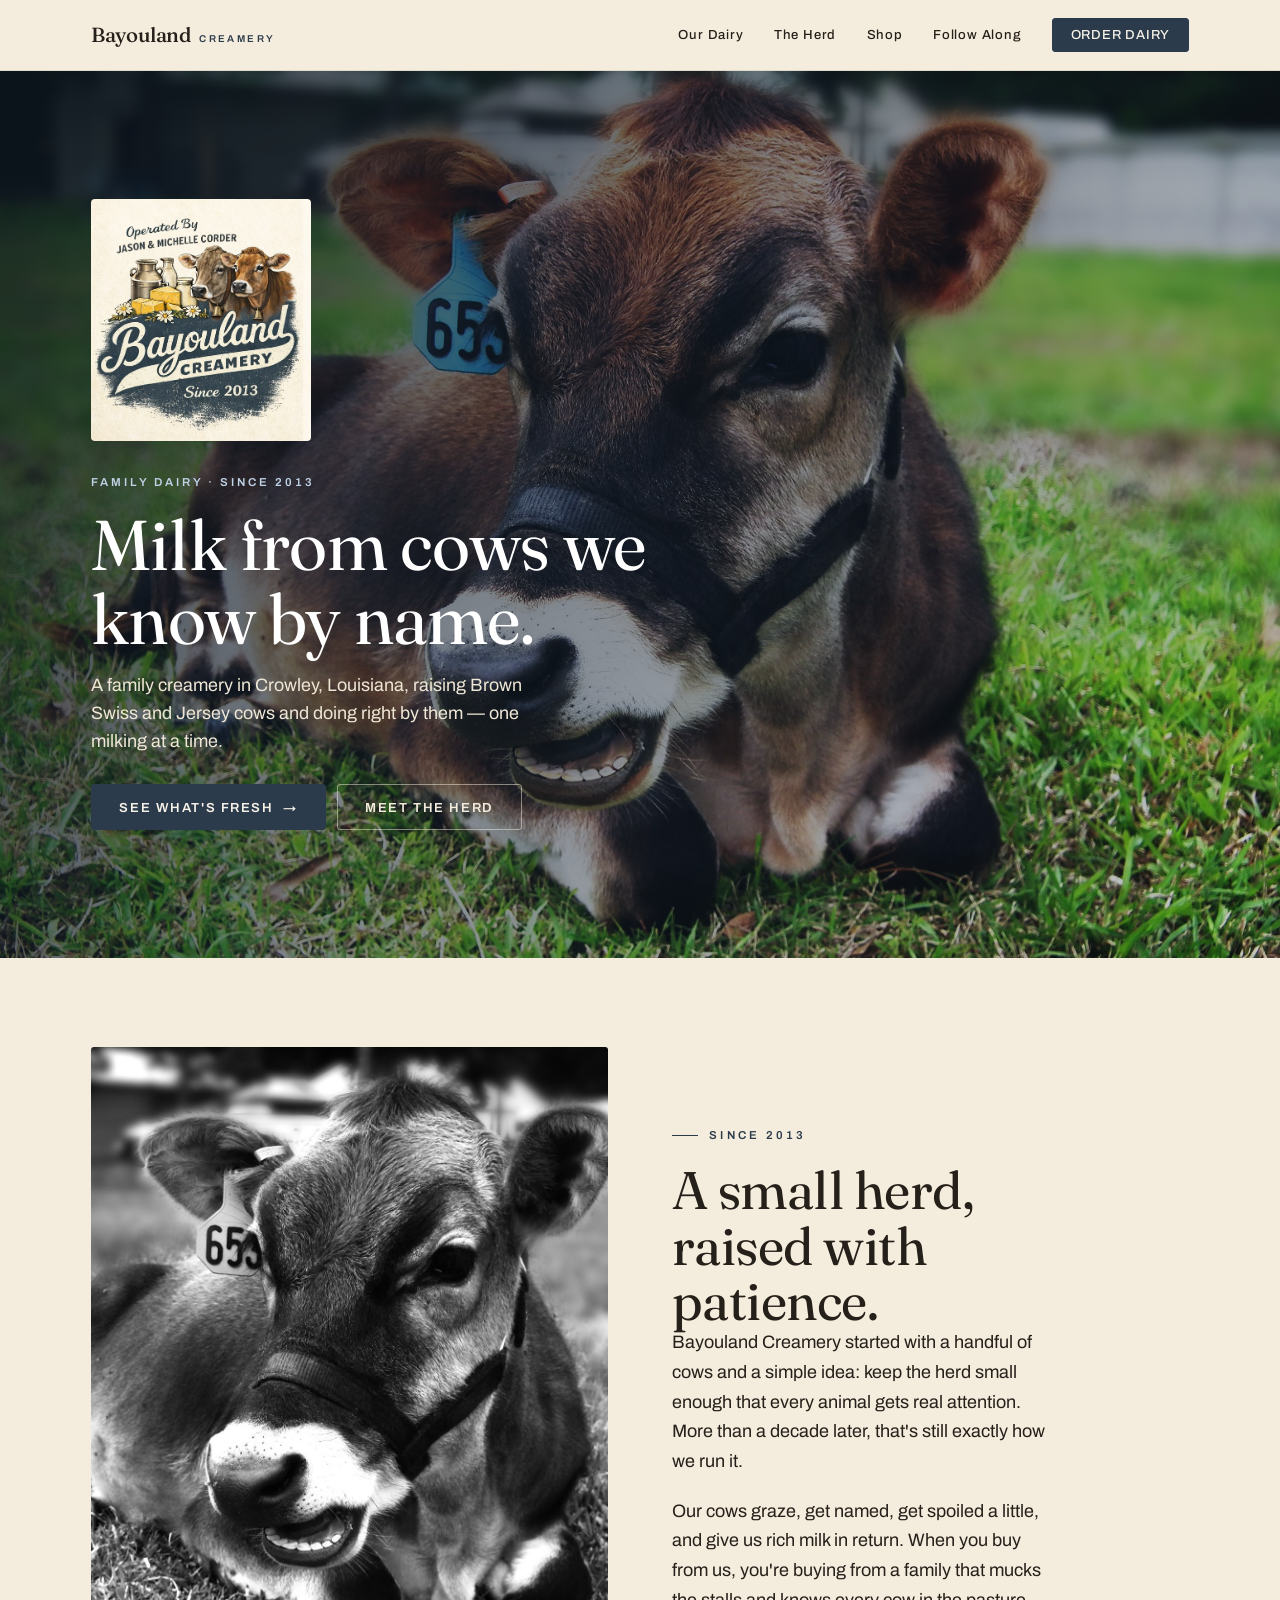
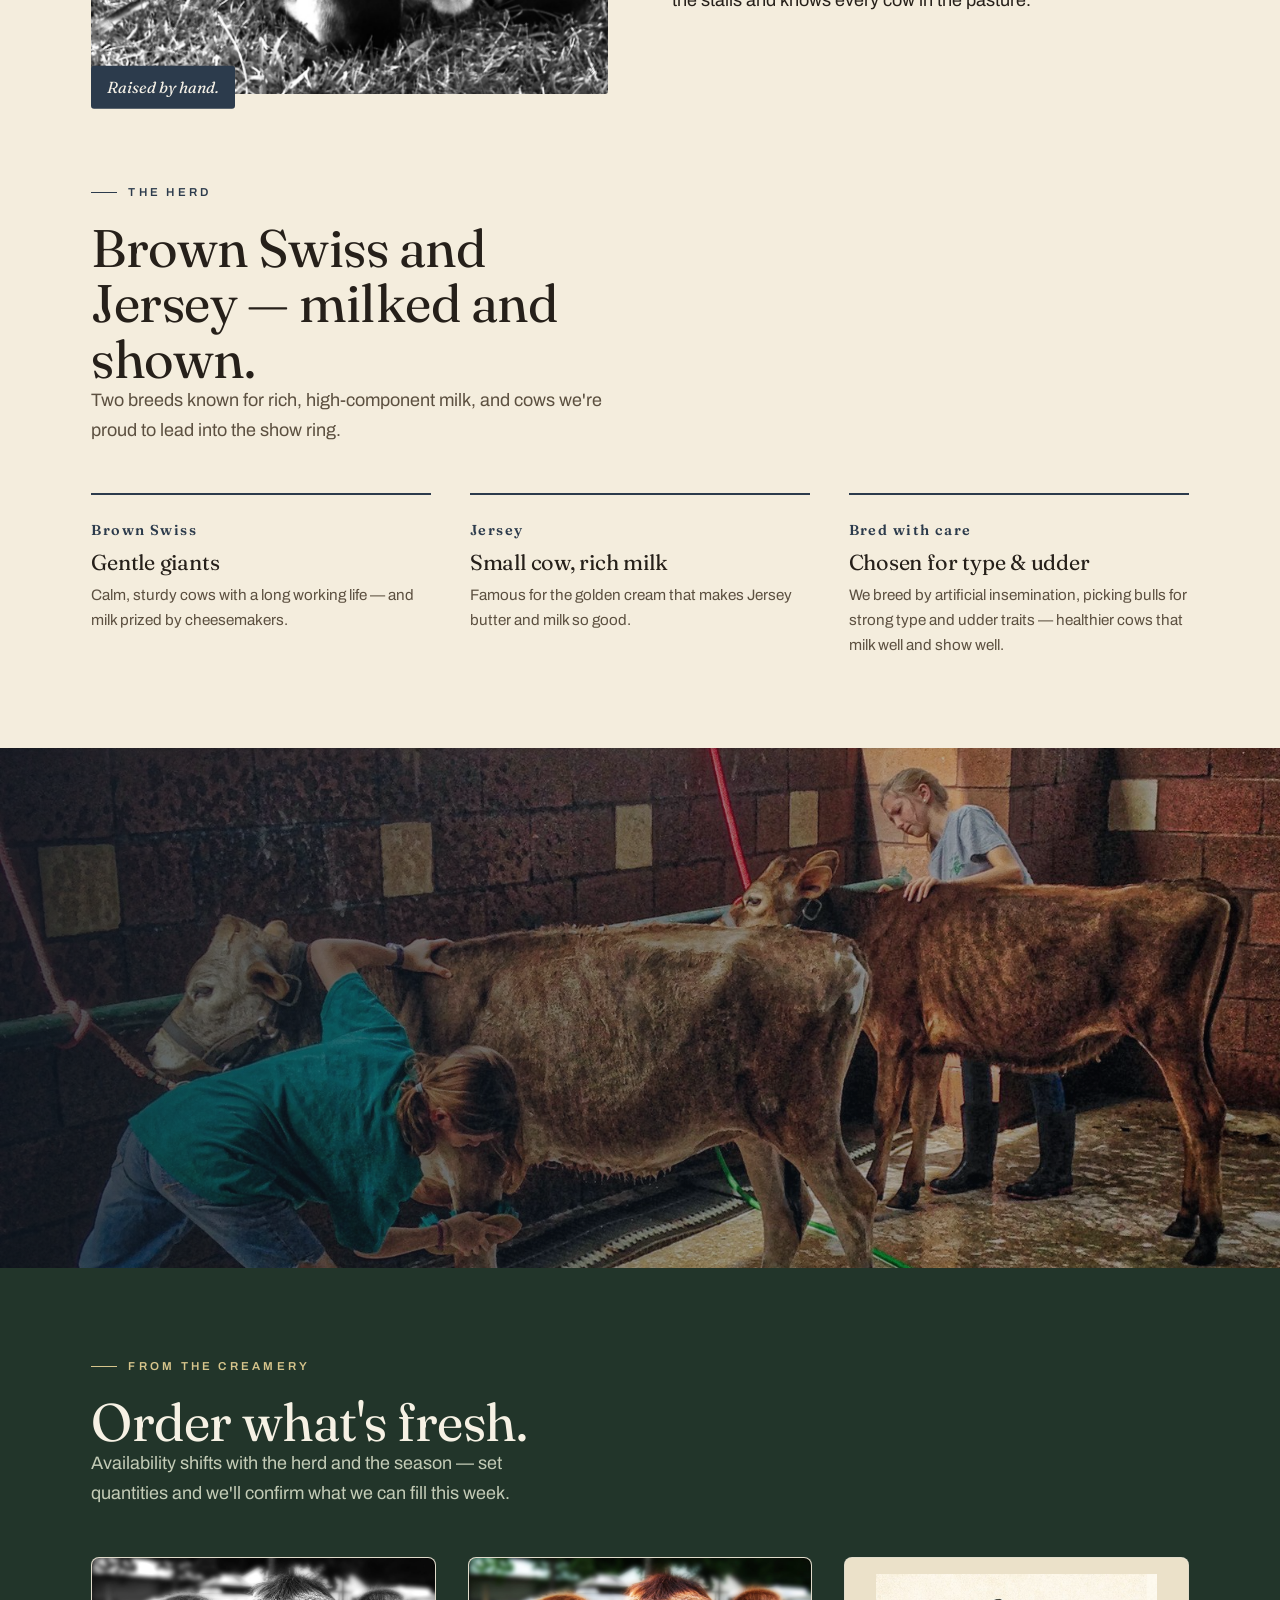
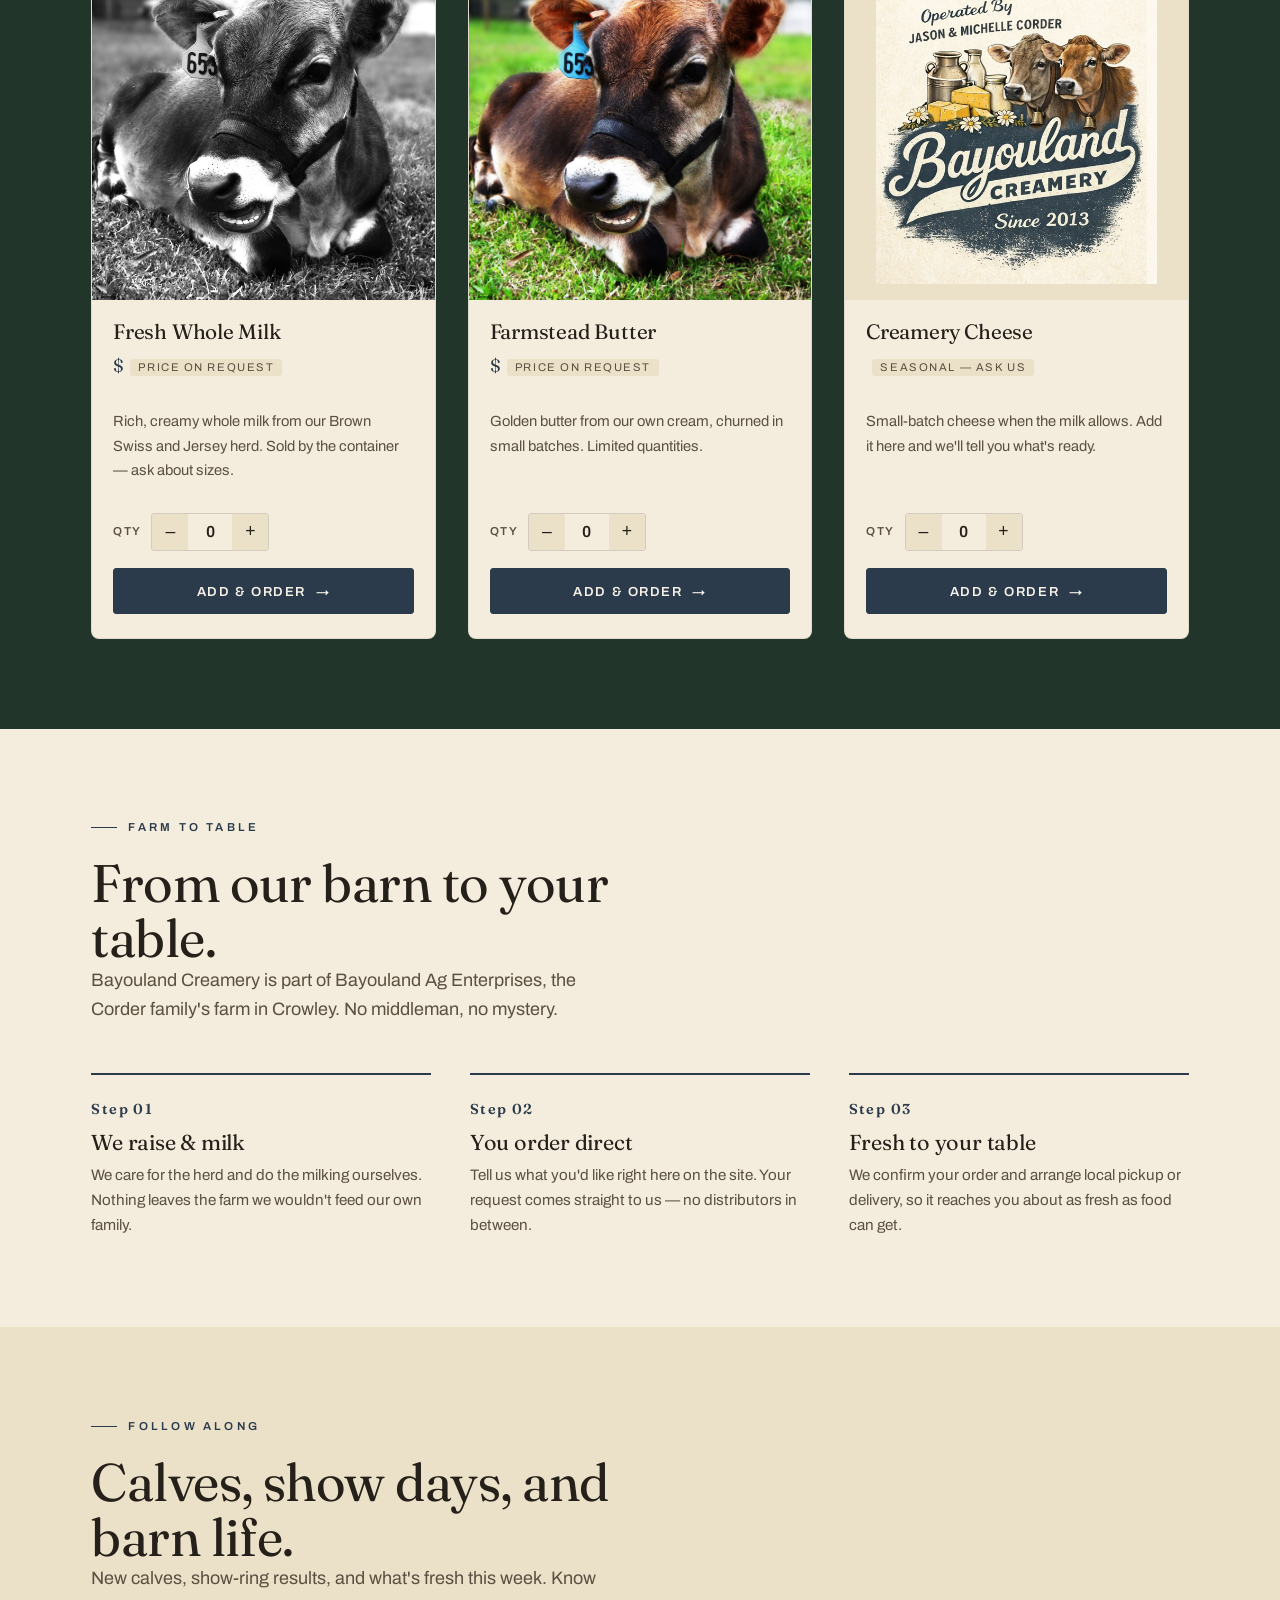
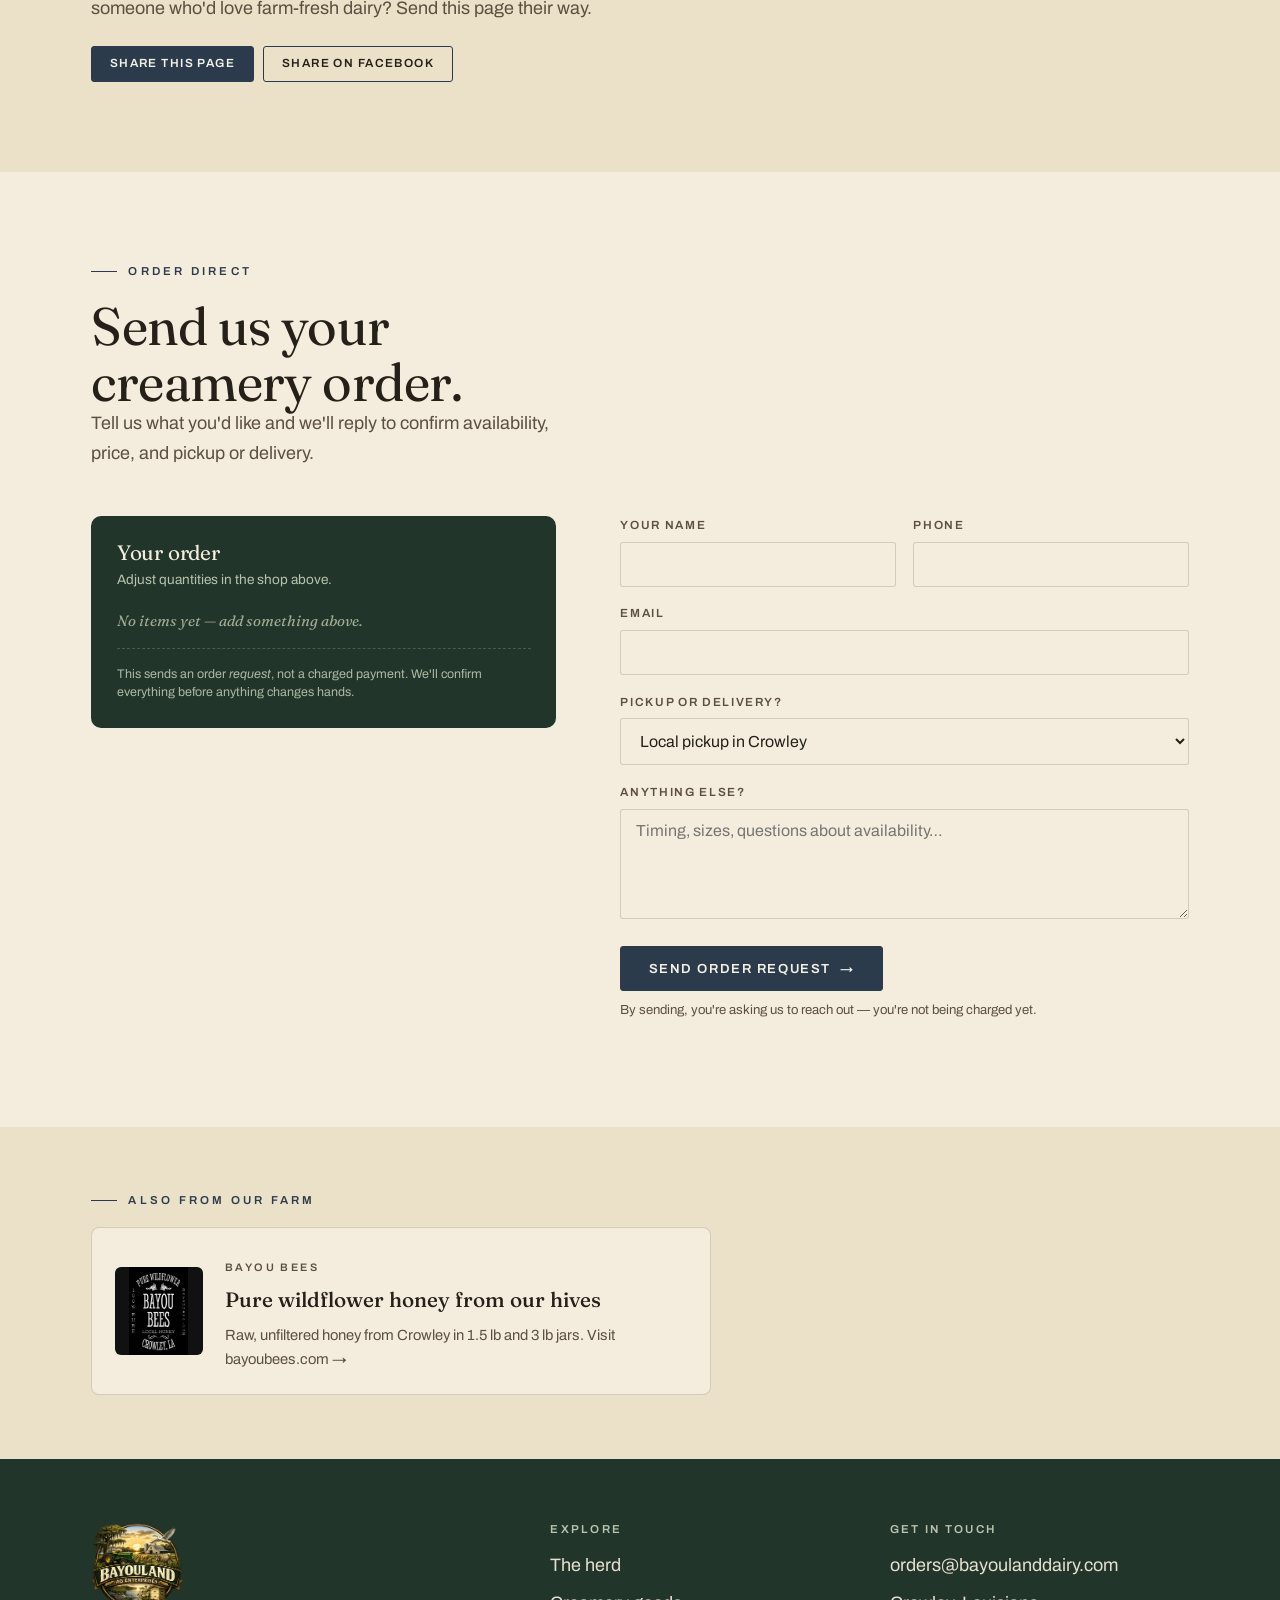
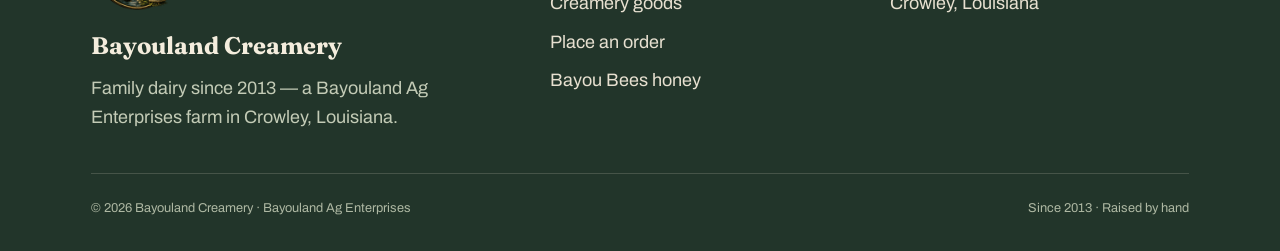
==== index.html @ dd7d40c4 "Launch standalone Bayouland Creamery site (bayoulanddairy.com) Split from the combined Bayouland-Ag " ====
<!DOCTYPE html>
<html lang="en">
<head>
<meta charset="UTF-8" />
<meta name="viewport" content="width=device-width, initial-scale=1" />
<title>Bayouland Creamery — Family Dairy Since 2013 · Crowley, LA</title>
<meta name="description" content="Bayouland Creamery: farm-fresh dairy from the Corder family's Brown Swiss and Jersey herd in Crowley, Louisiana. Order direct from the farm." />
<link rel="canonical" href="https://bayoulanddairy.com/" />
<meta name="theme-color" content="#2C3B4C" />

<!-- Social sharing (Facebook, Instagram DMs, text messages, X, LinkedIn) -->
<meta property="og:type" content="website" />
<meta property="og:site_name" content="Bayouland Creamery" />
<meta property="og:title" content="Bayouland Creamery — Family Dairy Since 2013" />
<meta property="og:description" content="Farm-fresh dairy from a small Brown Swiss and Jersey herd in Crowley, Louisiana. Milk from cows we know by name." />
<meta property="og:url" content="https://bayoulanddairy.com/" />
<meta property="og:image" content="https://bayoulanddairy.com/assets/og-image.jpg" />
<meta property="og:image:width" content="1200" />
<meta property="og:image:height" content="630" />
<meta property="og:image:alt" content="Bayouland Creamery logo beside a young calf resting in pasture" />
<meta property="og:locale" content="en_US" />
<meta name="twitter:card" content="summary_large_image" />
<meta name="twitter:title" content="Bayouland Creamery — Family Dairy Since 2013" />
<meta name="twitter:description" content="Farm-fresh dairy from a small Brown Swiss and Jersey herd in Crowley, LA." />
<meta name="twitter:image" content="https://bayoulanddairy.com/assets/og-image.jpg" />

<link rel="icon" type="image/png" href="assets/favicon-48.png" />
<link rel="apple-touch-icon" href="assets/apple-touch-icon.png" />
<link rel="preconnect" href="https://fonts.googleapis.com" />
<link rel="preconnect" href="https://fonts.gstatic.com" crossorigin />
<link href="https://fonts.googleapis.com/css2?family=Fraunces:ital,opsz,wght@0,9..144,300..600;1,9..144,300..500&family=Archivo:wght@400;500;600;700&display=swap" rel="stylesheet" />
<link rel="stylesheet" href="styles.css" />

<!-- Helps Google show the business in local results -->
<script type="application/ld+json">
{
  "@context": "https://schema.org",
  "@type": "Store",
  "name": "Bayouland Creamery",
  "description": "Farm-fresh dairy from a small Brown Swiss and Jersey herd in Crowley, Louisiana. Since 2013.",
  "url": "https://bayoulanddairy.com/",
  "logo": "https://bayoulanddairy.com/assets/logo-creamery.jpg",
  "image": "https://bayoulanddairy.com/assets/og-image.jpg",
  "email": "orders@bayoulanddairy.com",
  "foundingDate": "2013",
  "address": { "@type": "PostalAddress", "addressLocality": "Crowley", "addressRegion": "LA", "addressCountry": "US" },
  "parentOrganization": { "@type": "Organization", "name": "Bayouland Ag Enterprises" }
}
</script>
</head>
<body>
<a class="skip" href="#main">Skip to content</a>

<header class="site-head">
  <div class="wrap">
    <a class="brand" href="./"><b>Bayouland</b><span class="tag">Creamery</span></a>
    <button class="nav-toggle" aria-expanded="false" aria-controls="nav">Menu</button>
    <nav class="nav" id="nav" aria-label="Primary">
      <a href="#about">Our Dairy</a>
      <a href="#herd">The Herd</a>
      <a href="#shop">Shop</a>
      <a href="#follow">Follow Along</a>
      <a href="#order" class="btn">Order dairy</a>
    </nav>
  </div>
</header>

<main id="main">

  <!-- HERO -->
  <section class="phero phero--dairy">
    <div class="phero__img"><img src="assets/dairy-calf-color.jpg" alt="A young calf resting in bright green pasture" /></div>
    <div class="phero__scrim"></div>
    <div class="wrap">
      <img class="phero__logo" src="assets/logo-creamery.jpg" alt="Bayouland Creamery — operated by Jason &amp; Michelle Corder, since 2013" />
      <span class="k">Family dairy · Since 2013</span>
      <h1>Milk from cows we know by name.</h1>
      <p class="lead">A family creamery in Crowley, Louisiana, raising Brown Swiss and Jersey cows and doing right by them — one milking at a time.</p>
      <div class="cta-row">
        <a class="btn btn--on-dark" href="#shop">See what's fresh <span class="arw" aria-hidden="true">→</span></a>
        <a class="btn btn--ghost btn--on-dark" href="#herd">Meet the herd</a>
      </div>
    </div>
  </section>

  <!-- ABOUT -->
  <section class="section" id="about">
    <div class="wrap">
      <div class="split">
        <div class="figure figure--tall reveal">
          <img src="assets/dairy-calf-bw.jpg" alt="Black-and-white portrait of one of our calves" />
          <span class="cap">Raised by hand.</span>
        </div>
        <div class="split__body reveal">
          <p class="eyebrow">Since 2013</p>
          <h2 class="h-lg">A small herd, raised with patience.</h2>
          <p>Bayouland Creamery started with a handful of cows and a simple idea: keep the herd small enough that every animal gets real attention. More than a decade later, that's still exactly how we run it.</p>
          <p>Our cows graze, get named, get spoiled a little, and give us rich milk in return. When you buy from us, you're buying from a family that mucks the stalls and knows every cow in the pasture.</p>
        </div>
      </div>
    </div>
  </section>

  <!-- THE HERD -->
  <section class="section" id="herd" style="padding-top:0">
    <div class="wrap">
      <div style="max-width:52ch; margin-bottom:clamp(2rem,4vw,3rem)">
        <p class="eyebrow">The herd</p>
        <h2 class="h-lg">Brown Swiss and Jersey — milked and shown.</h2>
        <p class="muted">Two breeds known for rich, high-component milk, and cows we're proud to lead into the show ring.</p>
      </div>
      <div class="steps">
        <div class="step reveal">
          <span class="num">Brown Swiss</span>
          <h3>Gentle giants</h3>
          <p>Calm, sturdy cows with a long working life — and milk prized by cheesemakers.</p>
        </div>
        <div class="step reveal">
          <span class="num">Jersey</span>
          <h3>Small cow, rich milk</h3>
          <p>Famous for the golden cream that makes Jersey butter and milk so good.</p>
        </div>
        <div class="step reveal">
          <span class="num">Bred with care</span>
          <h3>Chosen for type &amp; udder</h3>
          <p>We breed by artificial insemination, picking bulls for strong type and udder traits — healthier cows that milk well and show well.</p>
        </div>
      </div>
    </div>
  </section>

  <!-- QUOTE BLEED -->
  <section class="bleed tint-dairy">
    <img src="assets/dairy-hardwork.jpg" alt="Young people washing show calves at a wash rack" />
    <div class="overlay">
      <div class="wrap">
        <p class="q">Opportunity is often missed because it's wearing mud boots and looks like hard work.</p>
      </div>
    </div>
  </section>

  <!-- PRODUCTS -->
  <section class="section band" id="shop">
    <div class="wrap">
      <div style="max-width:48ch; margin-bottom:clamp(2rem,4vw,3rem)">
        <p class="eyebrow">From the creamery</p>
        <h2 class="h-lg">Order what's fresh.</h2>
        <p class="muted">Availability shifts with the herd and the season — set quantities and we'll confirm what we can fill this week.</p>
      </div>
      <div class="prod-grid">

        <article class="prod prod--photo reveal">
          <div class="prod__img"><img src="assets/dairy-calf-bw.jpg" alt="Calf portrait" /></div>
          <div class="prod__body">
            <h3>Fresh Whole Milk</h3>
            <p class="price">$<span class="ph">price on request</span></p>
            <p class="desc">Rich, creamy whole milk from our Brown Swiss and Jersey herd. Sold by the container — ask about sizes.</p>
            <div class="qty" data-product="milk" data-name="Fresh Whole Milk" data-unit="container">
              <label>Qty</label>
              <span class="stepper">
                <button type="button" data-act="minus" aria-label="Decrease quantity">–</button>
                <input type="number" value="0" min="0" max="99" aria-label="Milk quantity" />
                <button type="button" data-act="plus" aria-label="Increase quantity">+</button>
              </span>
            </div>
            <a class="btn" href="#order" data-add="milk" style="margin-top:.6rem; justify-content:center">Add &amp; order <span class="arw" aria-hidden="true">→</span></a>
          </div>
        </article>

        <article class="prod prod--photo reveal">
          <div class="prod__img"><img src="assets/dairy-calf-color.jpg" alt="Calf in pasture" /></div>
          <div class="prod__body">
            <h3>Farmstead Butter</h3>
            <p class="price">$<span class="ph">price on request</span></p>
            <p class="desc">Golden butter from our own cream, churned in small batches. Limited quantities.</p>
            <div class="qty" data-product="butter" data-name="Farmstead Butter" data-unit="each">
              <label>Qty</label>
              <span class="stepper">
                <button type="button" data-act="minus" aria-label="Decrease quantity">–</button>
                <input type="number" value="0" min="0" max="99" aria-label="Butter quantity" />
                <button type="button" data-act="plus" aria-label="Increase quantity">+</button>
              </span>
            </div>
            <a class="btn" href="#order" data-add="butter" style="margin-top:.6rem; justify-content:center">Add &amp; order <span class="arw" aria-hidden="true">→</span></a>
          </div>
        </article>

        <article class="prod reveal">
          <div class="prod__img"><img src="assets/logo-creamery.jpg" alt="Bayouland Creamery label with milk cans and cheese" /></div>
          <div class="prod__body">
            <h3>Creamery Cheese</h3>
            <p class="price"><span class="ph">seasonal — ask us</span></p>
            <p class="desc">Small-batch cheese when the milk allows. Add it here and we'll tell you what's ready.</p>
            <div class="qty" data-product="cheese" data-name="Creamery Cheese" data-unit="seasonal">
              <label>Qty</label>
              <span class="stepper">
                <button type="button" data-act="minus" aria-label="Decrease quantity">–</button>
                <input type="number" value="0" min="0" max="99" aria-label="Cheese quantity" />
                <button type="button" data-act="plus" aria-label="Increase quantity">+</button>
              </span>
            </div>
            <a class="btn" href="#order" data-add="cheese" style="margin-top:.6rem; justify-content:center">Add &amp; order <span class="arw" aria-hidden="true">→</span></a>
          </div>
        </article>

      </div>
      <!-- NOTE TO SELF: dairy sales are regulated state by state. Confirm the product list
           and any required labeling meet Louisiana rules before going live. -->
    </div>
  </section>

  <!-- HOW IT WORKS -->
  <section class="section">
    <div class="wrap">
      <div style="max-width:52ch; margin-bottom:clamp(2rem,4vw,3rem)">
        <p class="eyebrow">Farm to table</p>
        <h2 class="h-lg">From our barn to your table.</h2>
        <p class="muted">Bayouland Creamery is part of Bayouland Ag Enterprises, the Corder family's farm in Crowley. No middleman, no mystery.</p>
      </div>
      <div class="steps">
        <div class="step reveal">
          <span class="num">Step 01</span>
          <h3>We raise &amp; milk</h3>
          <p>We care for the herd and do the milking ourselves. Nothing leaves the farm we wouldn't feed our own family.</p>
        </div>
        <div class="step reveal">
          <span class="num">Step 02</span>
          <h3>You order direct</h3>
          <p>Tell us what you'd like right here on the site. Your request comes straight to us — no distributors in between.</p>
        </div>
        <div class="step reveal">
          <span class="num">Step 03</span>
          <h3>Fresh to your table</h3>
          <p>We confirm your order and arrange local pickup or delivery, so it reaches you about as fresh as food can get.</p>
        </div>
      </div>
    </div>
  </section>

  <!-- FOLLOW ALONG -->
  <section class="section order" id="follow">
    <div class="wrap">
      <div class="follow">
        <div>
          <p class="eyebrow">Follow along</p>
          <h2 class="h-lg">Calves, show days, and barn life.</h2>
          <p class="muted">New calves, show-ring results, and what's fresh this week. Know someone who'd love farm-fresh dairy? Send this page their way.</p>
          <div class="share-row">
            <button type="button" class="btn" data-share data-share-title="Bayouland Creamery — Family Dairy" data-share-text="Farm-fresh dairy from a family herd in Crowley, LA — order direct.">Share this page</button>
            <a class="btn btn--ghost" target="_blank" rel="noopener" href="https://www.facebook.com/sharer/sharer.php?u=https%3A%2F%2Fbayoulanddairy.com%2F">Share on Facebook</a>
          </div>
        </div>
        <!-- Replace YOUR_... with your real page addresses; unset links stay hidden. -->
        <ul class="social" data-social-group>
          <li><a data-social href="https://www.facebook.com/YOUR_FACEBOOK_PAGE" target="_blank" rel="noopener">Facebook <span>Follow →</span></a></li>
          <li><a data-social href="https://www.instagram.com/YOUR_INSTAGRAM" target="_blank" rel="noopener">Instagram <span>Follow →</span></a></li>
          <li><a data-social href="https://www.tiktok.com/@YOUR_TIKTOK" target="_blank" rel="noopener">TikTok <span>Follow →</span></a></li>
        </ul>
      </div>
    </div>
  </section>

  <!-- ORDER -->
  <section class="section" id="order">
    <div class="wrap">
      <div style="max-width:48ch; margin-bottom:clamp(2rem,4vw,3rem)">
        <p class="eyebrow">Order direct</p>
        <h2 class="h-lg">Send us your creamery order.</h2>
        <p class="muted">Tell us what you'd like and we'll reply to confirm availability, price, and pickup or delivery.</p>
      </div>

      <div class="order__grid">
        <aside class="summary" aria-label="Your order">
          <h3>Your order</h3>
          <p class="sub">Adjust quantities in the shop above.</p>
          <ul id="summary-list"><li class="empty">No items yet — add something above.</li></ul>
          <p class="note">This sends an order <em>request</em>, not a charged payment. We'll confirm everything before anything changes hands.</p>
        </aside>

        <form id="order-form"
              data-endpoint="https://formspree.io/f/YOUR_FORM_ID"
              data-fallback-email="orders@bayoulanddairy.com"
              method="POST" novalidate>
          <input type="hidden" name="_subject" value="New Bayouland Creamery order" />
          <input type="hidden" name="order_items" id="order-items" value="" />
          <input type="hidden" name="farm" value="Bayouland Creamery (dairy)" />
          <input type="text" name="_gotcha" tabindex="-1" autocomplete="off" style="position:absolute;left:-9999px" aria-hidden="true" />

          <div class="field-row">
            <div class="field">
              <label for="name">Your name</label>
              <input id="name" name="name" type="text" required autocomplete="name" />
            </div>
            <div class="field">
              <label for="phone">Phone</label>
              <input id="phone" name="phone" type="tel" autocomplete="tel" />
            </div>
          </div>
          <div class="field">
            <label for="email">Email</label>
            <input id="email" name="email" type="email" required autocomplete="email" />
          </div>
          <div class="field">
            <label for="fulfillment">Pickup or delivery?</label>
            <select id="fulfillment" name="fulfillment">
              <option>Local pickup in Crowley</option>
              <option>Local delivery (if available)</option>
              <option>Not sure — let's talk</option>
            </select>
          </div>
          <div class="field">
            <label for="notes">Anything else?</label>
            <textarea id="notes" name="notes" placeholder="Timing, sizes, questions about availability…"></textarea>
          </div>
          <button class="btn" type="submit">Send order request <span class="arw" aria-hidden="true">→</span></button>
          <p class="form-note">By sending, you're asking us to reach out — you're not being charged yet.</p>
          <p class="form-status" id="form-status" role="status" aria-live="polite"></p>
        </form>
      </div>
    </div>
  </section>

  <!-- SISTER BRAND -->
  <section class="section section--tight order">
    <div class="wrap">
      <p class="eyebrow">Also from our farm</p>
      <a class="sister" href="https://bayoubees.com">
        <img src="assets/sister-bees.jpg" alt="Bayou Bees honey label" style="object-fit:contain; background:#111" />
        <div>
          <small>Bayou Bees</small>
          <b>Pure wildflower honey from our hives</b>
          <p>Raw, unfiltered honey from Crowley in 1.5 lb and 3 lb jars. Visit bayoubees.com →</p>
        </div>
      </a>
    </div>
  </section>

</main>

<footer class="site-foot">
  <div class="wrap">
    <div class="foot-grid">
      <div class="fbrand">
        <img class="fbrand__logo" src="assets/logo-bayouland-sm.png" alt="Bayouland Ag Enterprises" />
        <b>Bayouland Creamery</b>
        <p style="color:#C3CBB6; max-width:34ch">Family dairy since 2013 — a Bayouland Ag Enterprises farm in Crowley, Louisiana.</p>
      </div>
      <div>
        <h4>Explore</h4>
        <ul>
          <li><a href="#herd">The herd</a></li>
          <li><a href="#shop">Creamery goods</a></li>
          <li><a href="#order">Place an order</a></li>
          <li><a href="https://bayoubees.com">Bayou Bees honey</a></li>
        </ul>
      </div>
      <div>
        <h4>Get in touch</h4>
        <ul>
          <li><a href="mailto:orders@bayoulanddairy.com">orders@bayoulanddairy.com</a></li>
          <li>Crowley, Louisiana</li>
          <li><a data-social href="https://www.facebook.com/YOUR_FACEBOOK_PAGE" target="_blank" rel="noopener">Facebook</a></li>
          <li><a data-social href="https://www.instagram.com/YOUR_INSTAGRAM" target="_blank" rel="noopener">Instagram</a></li>
        </ul>
      </div>
    </div>
    <div class="foot-bottom">
      <span>© <span id="year">2026</span> Bayouland Creamery · Bayouland Ag Enterprises</span>
      <span>Since 2013 · Raised by hand</span>
    </div>
  </div>
</footer>

<script src="site.js"></script>
</body>
</html>
---- styles.css ----
/* =========================================================================
   BAYOULAND CREAMERY — design system (shared lineage with Bayou Bees)
   Grounded in the farm: rice-cream paper, deep bayou-cypress green anchor,
   and two brand accents pulled from the labels (honey amber / creamery navy).
   The accent color always tells you which branch you're in.
   ========================================================================= */

:root{
  /* palette */
  --paper:      #F4EDDD;   /* warm rice cream */
  --paper-2:    #EBE1C9;   /* deeper cream for alternating sections/cards */
  --ink:        #26201A;   /* warm near-black text */
  --ink-soft:   #5C5040;   /* muted brown for secondary text */
  --bayou:      #22352A;   /* deep cypress green — anchor, footers, dark bands */
  --bayou-2:    #2F4636;
  --honey:      #B26A0E;   /* deep amber, from the jar */
  --honey-lit:  #D98A1E;
  --creamery:   #2C3B4C;   /* slate navy, from the creamery logo */
  --creamery-lit:#3E566B;
  --line:       rgba(38,32,26,.16);
  --line-soft:  rgba(38,32,26,.09);

  /* brand accent */
  --accent:     var(--creamery);
  --accent-lit: var(--creamery-lit);
  --on-accent:  #F5F1E7;

  /* type */
  --display: "Fraunces", Georgia, "Times New Roman", serif;
  --body:    "Archivo", "Helvetica Neue", Arial, sans-serif;

  --maxw: 1200px;
  --gutter: clamp(1.25rem, 4vw, 3.5rem);
  --radius: 3px;
}


/* ---------- reset / base ---------- */
*,*::before,*::after{ box-sizing:border-box; }
html{ scroll-behavior:smooth; -webkit-text-size-adjust:100%; }
@media (prefers-reduced-motion: reduce){ html{ scroll-behavior:auto; } }
body{
  margin:0;
  background:var(--paper);
  color:var(--ink);
  font-family:var(--body);
  font-size:clamp(1rem,.55vw + .9rem,1.125rem);
  line-height:1.65;
  font-weight:400;
  -webkit-font-smoothing:antialiased;
  text-rendering:optimizeLegibility;
}
img{ max-width:100%; display:block; }
a{ color:inherit; }
h1,h2,h3,h4{
  font-family:var(--display);
  font-weight:400;
  font-optical-sizing:auto;
  line-height:1.05;
  letter-spacing:-.01em;
  margin:0;
}
p{ margin:0 0 1.1em; }
p:last-child{ margin-bottom:0; }

/* ---------- shared layout ---------- */
.wrap{ max-width:var(--maxw); margin-inline:auto; padding-inline:var(--gutter); }
.section{ padding-block:clamp(3.5rem,7vw,6.5rem); }
.section--tight{ padding-block:clamp(2.5rem,5vw,4rem); }

.eyebrow{
  font-family:var(--body);
  font-size:.72rem;
  font-weight:600;
  letter-spacing:.28em;
  text-transform:uppercase;
  color:var(--accent);
  margin:0 0 1.1rem;
  display:flex; align-items:center; gap:.7rem;
}
.eyebrow::before{
  content:""; width:26px; height:1px; background:var(--accent); display:inline-block;
}
.eyebrow.is-centered{ justify-content:center; }

.h-xl{ font-size:clamp(2.4rem,6vw,4.6rem); }
.h-lg{ font-size:clamp(2rem,4.4vw,3.3rem); }
.h-md{ font-size:clamp(1.5rem,2.6vw,2.1rem); }
.lead{ font-size:clamp(1.12rem,1.4vw,1.35rem); color:var(--ink-soft); line-height:1.55; }
.muted{ color:var(--ink-soft); }

/* ---------- buttons ---------- */
.btn{
  --b: var(--accent);
  display:inline-flex; align-items:center; gap:.6rem;
  font-family:var(--body); font-weight:600; font-size:.82rem;
  letter-spacing:.12em; text-transform:uppercase; text-decoration:none;
  padding:.95rem 1.7rem; border-radius:var(--radius);
  border:1.5px solid var(--b); background:var(--b); color:var(--on-accent);
  cursor:pointer; transition:transform .18s ease, background .18s ease, color .18s ease, box-shadow .18s ease;
  line-height:1;
}
.btn:hover{ background:var(--accent-lit); border-color:var(--accent-lit); transform:translateY(-2px); box-shadow:0 10px 24px -12px rgba(0,0,0,.5); }
.btn--ghost{ background:transparent; color:var(--ink); }
.btn--ghost:hover{ background:var(--ink); color:var(--paper); border-color:var(--ink); }
.btn--on-dark{ color:var(--on-accent); }
.btn--on-dark.btn--ghost{ color:#f3ecdd; border-color:rgba(243,236,221,.5); }
.btn--on-dark.btn--ghost:hover{ background:#f3ecdd; color:var(--bayou); border-color:#f3ecdd; }
.btn .arw{ transition:transform .18s ease; }
.btn:hover .arw{ transform:translateX(3px); }

/* ---------- header ---------- */
.site-head{
  position:sticky; top:0; z-index:60;
  background:color-mix(in srgb, var(--paper) 88%, transparent);
  backdrop-filter:saturate(1.2) blur(8px);
  border-bottom:1px solid var(--line-soft);
  transition:padding .25s ease, background .25s ease;
}
.site-head .wrap{ display:flex; align-items:center; justify-content:space-between; gap:1.5rem; padding-block:1.1rem; transition:padding .25s ease; }
.site-head.shrink .wrap{ padding-block:.6rem; }
.brand{ text-decoration:none; display:flex; align-items:baseline; gap:.55rem; color:var(--ink); }
.brand b{ font-family:var(--display); font-weight:500; font-size:1.28rem; letter-spacing:-.02em; }
.brand .tag{ font-size:.62rem; letter-spacing:.24em; text-transform:uppercase; color:var(--accent); font-weight:600; }
.nav{ display:flex; align-items:center; gap:1.9rem; }
.nav a{ text-decoration:none; font-size:.82rem; letter-spacing:.06em; color:var(--ink); font-weight:500; position:relative; padding-block:.3rem; }
.nav a::after{ content:""; position:absolute; left:0; bottom:0; height:1.5px; width:0; background:var(--accent); transition:width .22s ease; }
.nav a:hover::after, .nav a[aria-current="page"]::after{ width:100%; }
.nav .btn{ padding:.6rem 1.1rem; }
.nav-toggle{ display:none; background:none; border:1px solid var(--line); border-radius:var(--radius); padding:.5rem .7rem; cursor:pointer; font-size:.9rem; color:var(--ink); }

@media (max-width: 860px){
  .nav-toggle{ display:inline-flex; align-items:center; gap:.4rem; }
  .nav{
    position:absolute; top:100%; right:var(--gutter); left:var(--gutter);
    flex-direction:column; align-items:stretch; gap:.2rem;
    background:var(--paper); border:1px solid var(--line); border-radius:6px;
    padding:.6rem; box-shadow:0 24px 48px -20px rgba(0,0,0,.4);
    display:none;
  }
  .nav.open{ display:flex; }
  .nav a{ padding:.7rem .6rem; border-radius:4px; }
  .nav a:hover{ background:var(--paper-2); }
  .nav a::after{ display:none; }
  .nav .btn{ margin-top:.3rem; justify-content:center; }
}

/* ---------- generic media/editorial rows ---------- */
.split{ display:grid; grid-template-columns:1fr 1fr; gap:clamp(2rem,5vw,4.5rem); align-items:center; }
.split.reverse .split__media{ order:2; }
.split__body{ max-width:38ch; }
@media (max-width: 820px){
  .split{ grid-template-columns:1fr; gap:2rem; }
  .split.reverse .split__media{ order:0; }
  .split__body{ max-width:none; }
}
.figure{ position:relative; }
.figure img{ width:100%; height:100%; object-fit:cover; border-radius:var(--radius); }
.figure--tall img{ aspect-ratio:4/5; }
.figure--wide img{ aspect-ratio:3/2; }
.figure .cap{
  position:absolute; left:0; bottom:0; transform:translateY(35%);
  background:var(--accent); color:var(--on-accent);
  font-family:var(--display); font-style:italic; font-size:1rem;
  padding:.5rem 1rem; border-radius:var(--radius);
}

/* ---------- reveal animation ---------- */
.reveal{ opacity:0; transform:translateY(18px); transition:opacity .7s ease, transform .7s ease; }
.reveal.in{ opacity:1; transform:none; }
@media (prefers-reduced-motion: reduce){ .reveal{ opacity:1; transform:none; transition:none; } }

/* ---------- footer ---------- */
.site-foot{ background:var(--bayou); color:#E7E0D0; padding-block:clamp(3rem,5vw,4.5rem) 2rem; }
.site-foot a{ color:#E7E0D0; text-decoration:none; }
.site-foot .foot-grid{ display:grid; grid-template-columns:1.4fr 1fr 1fr; gap:2.5rem; }
.site-foot h4{ font-family:var(--body); font-weight:600; font-size:.72rem; letter-spacing:.2em; text-transform:uppercase; color:#B9C4AE; margin-bottom:1rem; }
.fbrand__logo{ display:block; width:92px; height:auto; margin-bottom:1rem; }
.site-foot .fbrand b{ font-family:var(--display); font-size:1.5rem; color:#F4EDDD; display:block; margin-bottom:.5rem; }
.site-foot ul{ list-style:none; margin:0; padding:0; display:grid; gap:.55rem; }
.site-foot li a:hover{ color:#fff; text-decoration:underline; text-underline-offset:3px; }
.foot-bottom{ margin-top:2.5rem; padding-top:1.5rem; border-top:1px solid rgba(231,224,208,.18); display:flex; flex-wrap:wrap; gap:.6rem 1.5rem; justify-content:space-between; font-size:.8rem; color:#AEB8A3; }
@media (max-width: 720px){ .site-foot .foot-grid{ grid-template-columns:1fr; gap:2rem; } }


/* process (a real sequence → numbered is justified) */
.steps{ display:grid; grid-template-columns:repeat(3,1fr); gap:clamp(1.2rem,3vw,2.4rem); counter-reset:step; }
.step{ border-top:2px solid var(--accent); padding-top:1.2rem; }
.step .num{ font-family:var(--display); font-size:.9rem; color:var(--accent); font-weight:600; letter-spacing:.1em; }
.step h3{ font-size:1.35rem; margin:.5rem 0 .5rem; }
.step p{ color:var(--ink-soft); font-size:.95rem; }
@media (max-width: 720px){ .steps{ grid-template-columns:1fr; gap:1.6rem; } }

/* dark band (bayou green) */
.band{ background:var(--bayou); color:#F1ECDD; }
.band .eyebrow{ color:#D7C58C; }
.band .eyebrow::before{ background:#D7C58C; }
.band .muted{ color:#C3CBB6; }
.band .h-lg,.band h2,.band h3{ color:#F6F1E4; }

/* =========================================================================
   PRODUCTS + ORDER
   ========================================================================= */
.prod-grid{ display:grid; grid-template-columns:repeat(auto-fit,minmax(260px,1fr)); gap:clamp(1.2rem,3vw,2rem); }
.prod{
  background:var(--paper); border:1px solid var(--line-soft); border-radius:8px; overflow:hidden;
  display:flex; flex-direction:column; transition:transform .2s ease, box-shadow .2s ease;
}
.prod:hover{ transform:translateY(-4px); box-shadow:0 22px 44px -26px rgba(0,0,0,.4); }
.prod__img{ aspect-ratio:1/1; background:var(--paper-2); overflow:hidden; }
.prod__img img{ width:100%; height:100%; object-fit:contain; padding:1rem; }
.prod--photo .prod__img img{ object-fit:cover; padding:0; }
.prod__body{ padding:1.3rem 1.3rem 1.5rem; display:flex; flex-direction:column; gap:.5rem; flex:1; }
.prod h3{ font-size:1.3rem; }
.prod .price{ font-family:var(--display); color:var(--accent); font-size:1.15rem; }
.prod .price .ph{ font-family:var(--body); font-size:.7rem; letter-spacing:.14em; text-transform:uppercase; color:var(--ink-soft); background:var(--paper-2); padding:.15rem .5rem; border-radius:3px; margin-left:.4rem; vertical-align:middle; }
.prod .desc{ color:var(--ink-soft); font-size:.92rem; flex:1; }
.qty{ display:flex; align-items:center; gap:.6rem; margin-top:.4rem; }
.qty label{ font-size:.72rem; letter-spacing:.14em; text-transform:uppercase; color:var(--ink-soft); font-weight:600; }
.qty .stepper{ display:inline-flex; align-items:center; border:1px solid var(--line); border-radius:var(--radius); overflow:hidden; }
.qty button{ width:36px; height:36px; border:none; background:var(--paper-2); font-size:1.1rem; cursor:pointer; color:var(--ink); line-height:1; }
.qty button:hover{ background:var(--accent); color:var(--on-accent); }
.qty input{ width:44px; height:36px; border:none; text-align:center; font-family:var(--body); font-size:1rem; font-weight:600; background:var(--paper); color:var(--ink); -moz-appearance:textfield; }
.qty input::-webkit-outer-spin-button,.qty input::-webkit-inner-spin-button{ -webkit-appearance:none; margin:0; }

/* order form */
.order{ background:var(--paper-2); }
.order__grid{ display:grid; grid-template-columns:.9fr 1.1fr; gap:clamp(2rem,5vw,4rem); align-items:start; }
@media (max-width: 860px){ .order__grid{ grid-template-columns:1fr; } }
.summary{ background:var(--bayou); color:#EFE9D9; border-radius:10px; padding:1.6rem; position:sticky; top:90px; }
.summary h3{ color:#F4EDDD; font-size:1.3rem; margin-bottom:.3rem; }
.summary .sub{ color:#B9C4AE; font-size:.85rem; margin-bottom:1.1rem; }
.summary ul{ list-style:none; margin:0 0 1rem; padding:0; display:grid; gap:.5rem; min-height:2.5rem; }
.summary li{ display:flex; justify-content:space-between; gap:1rem; font-size:.94rem; border-bottom:1px dashed rgba(239,233,217,.2); padding-bottom:.5rem; }
.summary li .x{ cursor:pointer; opacity:.6; }
.summary li .x:hover{ opacity:1; color:#E7B24A; }
.summary .empty{ color:#9FAB92; font-style:italic; font-family:var(--display); }
.summary .note{ font-size:.78rem; color:#AEB8A3; margin-top:1rem; line-height:1.5; }
.field{ margin-bottom:1.1rem; }
.field label{ display:block; font-size:.74rem; letter-spacing:.14em; text-transform:uppercase; font-weight:600; color:var(--ink-soft); margin-bottom:.4rem; }
.field input,.field textarea,.field select{
  width:100%; font-family:var(--body); font-size:1rem; color:var(--ink);
  background:var(--paper); border:1px solid var(--line); border-radius:var(--radius);
  padding:.8rem .9rem; transition:border-color .18s ease, box-shadow .18s ease;
}
.field input:focus,.field textarea:focus,.field select:focus{
  outline:none; border-color:var(--accent); box-shadow:0 0 0 3px color-mix(in srgb,var(--accent) 22%, transparent);
}
.field textarea{ min-height:110px; resize:vertical; }
.field-row{ display:grid; grid-template-columns:1fr 1fr; gap:1.1rem; }
@media (max-width:520px){ .field-row{ grid-template-columns:1fr; } }
.form-note{ font-size:.82rem; color:var(--ink-soft); margin-top:.5rem; }
.form-status{ margin-top:1rem; font-size:.92rem; font-weight:600; }
.form-status.ok{ color:#2E7D32; }
.form-status.err{ color:#B23A1E; }

/* editorial strip (uses-for-honey etc.) */
.strip{ display:grid; grid-template-columns:repeat(auto-fit,minmax(220px,1fr)); gap:1.5rem; }
.strip figure{ margin:0; }
.strip img{ border-radius:6px; aspect-ratio:3/2; object-fit:cover; width:100%; }
.strip figcaption{ margin-top:.7rem; font-size:.92rem; color:var(--ink-soft); }
.strip figcaption b{ font-family:var(--display); font-weight:500; color:var(--ink); font-size:1.05rem; display:block; margin-bottom:.2rem; }

/* full-bleed image break */
.bleed{ position:relative; height:clamp(300px,44vw,520px); overflow:hidden; }
.bleed img{ width:100%; height:100%; object-fit:cover; }
.bleed .overlay{ position:absolute; inset:0; display:flex; align-items:center; }
.bleed .overlay .wrap{ width:100%; }
.bleed .q{ max-width:24ch; color:#fff; font-family:var(--display); font-size:clamp(1.6rem,3.4vw,2.8rem); line-height:1.12; text-shadow:0 2px 24px rgba(0,0,0,.5); }
.bleed.tint-honey::after{ content:""; position:absolute; inset:0; background:linear-gradient(90deg,rgba(40,24,4,.72),rgba(40,24,4,.2)); }
.bleed.tint-dairy::after{ content:""; position:absolute; inset:0; background:linear-gradient(90deg,rgba(16,26,38,.74),rgba(16,26,38,.15)); }
.bleed .overlay{ z-index:2; }

/* page hero (sub pages) */
.phero{ position:relative; overflow:hidden; }
.phero__img{ position:absolute; inset:0; }
.phero__img img{ width:100%; height:100%; object-fit:cover; }
.phero__scrim{ position:absolute; inset:0; }
.phero--honey .phero__scrim{ background:linear-gradient(120deg,rgba(28,16,2,.86) 0%,rgba(44,26,4,.55) 45%,rgba(60,36,6,.25) 100%); }
.phero--dairy .phero__scrim{ background:linear-gradient(120deg,rgba(12,20,30,.88) 0%,rgba(20,32,46,.55) 45%,rgba(26,40,56,.22) 100%); }
.phero .wrap{ position:relative; z-index:2; padding-block:clamp(4.5rem,12vw,8rem); }
.phero__logo{ width:clamp(140px,20vw,220px); margin-bottom:1.6rem; border-radius:4px; }
.phero h1{ color:#fff; font-size:clamp(2.4rem,6vw,4.4rem); max-width:16ch; }
.phero .k{ color:#F0D9A6; font-size:.72rem; letter-spacing:.26em; text-transform:uppercase; font-weight:600; margin-bottom:1rem; display:inline-flex; gap:.6rem; align-items:center; }
.phero--dairy .k{ color:#BFD2E6; }
.phero p.lead{ color:#EFE7D6; max-width:44ch; margin-top:1rem; }
.phero .cta-row{ margin-top:1.8rem; display:flex; gap:.7rem; flex-wrap:wrap; }

/* pill facts */
.facts{ display:flex; flex-wrap:wrap; gap:1.4rem 2.6rem; }
.fact{ display:flex; flex-direction:column; }
.fact b{ font-family:var(--display); font-size:clamp(1.8rem,3vw,2.6rem); color:var(--accent); line-height:1; }
.fact span{ font-size:.78rem; letter-spacing:.12em; text-transform:uppercase; color:var(--ink-soft); margin-top:.4rem; }

/* skip link */
.skip{ position:absolute; left:-9999px; top:0; background:var(--ink); color:var(--paper); padding:.6rem 1rem; z-index:200; border-radius:0 0 4px 0; }
.skip:focus{ left:0; }

/* =========================================================================
   ADDITIONS — standalone brand site
   ========================================================================= */

/* follow along (social) */
.follow{ display:grid; grid-template-columns:1.1fr 1fr; gap:clamp(2rem,5vw,4rem); align-items:center; }
@media (max-width: 820px){ .follow{ grid-template-columns:1fr; } }
.social{ list-style:none; margin:0; padding:0; display:grid; gap:.8rem; }
.social a{
  display:flex; align-items:center; justify-content:space-between; gap:1rem;
  text-decoration:none; padding:1rem 1.2rem; border:1px solid var(--line); border-radius:6px;
  background:var(--paper); font-weight:600; transition:border-color .18s ease, transform .18s ease;
}
.social a:hover{ border-color:var(--accent); transform:translateX(4px); }
.social a span{ color:var(--accent); font-size:.8rem; letter-spacing:.1em; text-transform:uppercase; }
.share-row{ display:flex; flex-wrap:wrap; gap:.6rem; margin-top:1.4rem; }
.share-row .btn{ padding:.7rem 1.1rem; font-size:.74rem; }

/* sister-brand card */
.sister{
  display:flex; align-items:center; gap:1.4rem; text-decoration:none;
  padding:1.4rem; border:1px solid var(--line); border-radius:8px; background:var(--paper);
  transition:transform .2s ease, box-shadow .2s ease; max-width:620px;
}
.sister:hover{ transform:translateY(-3px); box-shadow:0 22px 44px -26px rgba(0,0,0,.4); }
.sister img{ width:88px; height:88px; object-fit:cover; border-radius:6px; flex:none; }
.sister b{ font-family:var(--display); font-weight:500; font-size:1.3rem; display:block; margin:.2rem 0 .3rem; }
.sister small{ font-size:.68rem; letter-spacing:.22em; text-transform:uppercase; color:var(--ink-soft); font-weight:600; }
.sister p{ font-size:.92rem; color:var(--ink-soft); margin:0; }

/* 404 */
.notfound{ min-height:70vh; display:grid; place-items:center; text-align:center; }
.nav a.btn{ color:var(--on-accent); }
.band .prod h3{ color:var(--ink); }
.brand b{ white-space:nowrap; }
@media (max-width: 520px){ .brand .tag{ display:none; } }
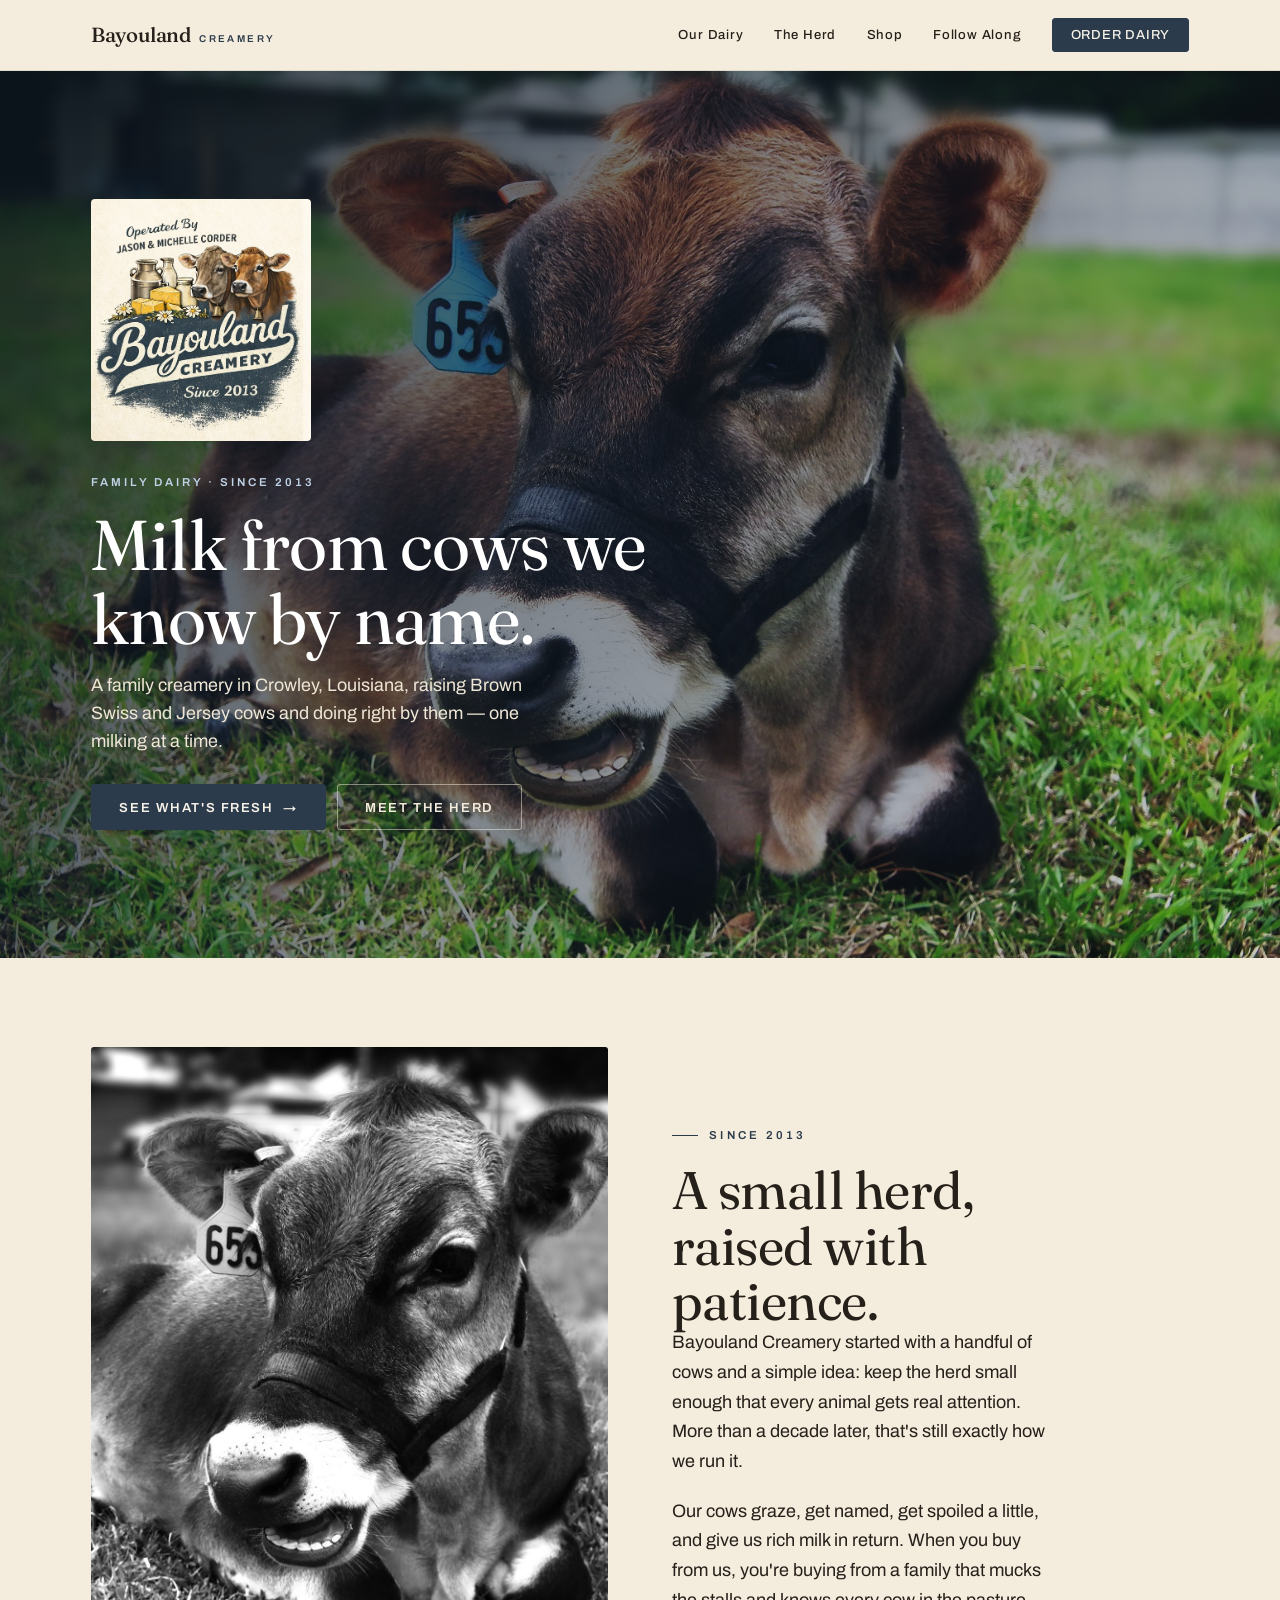
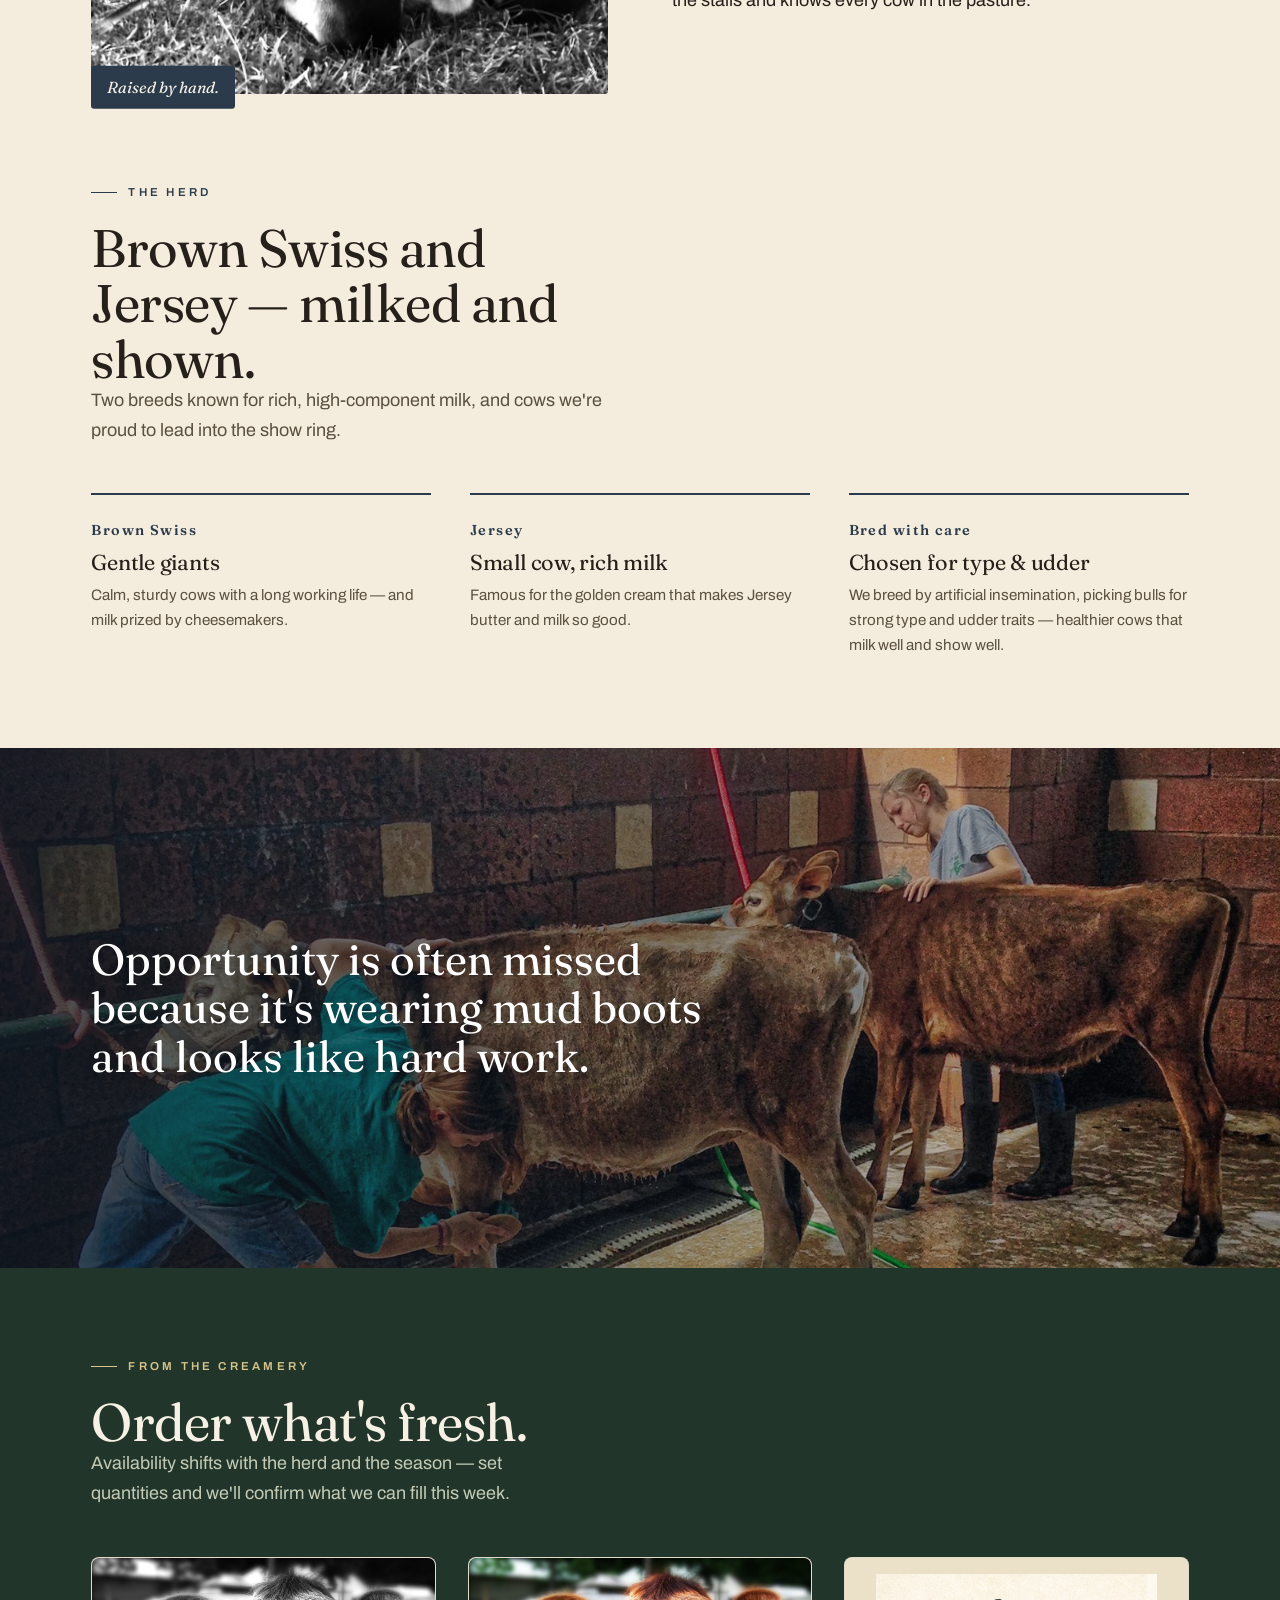
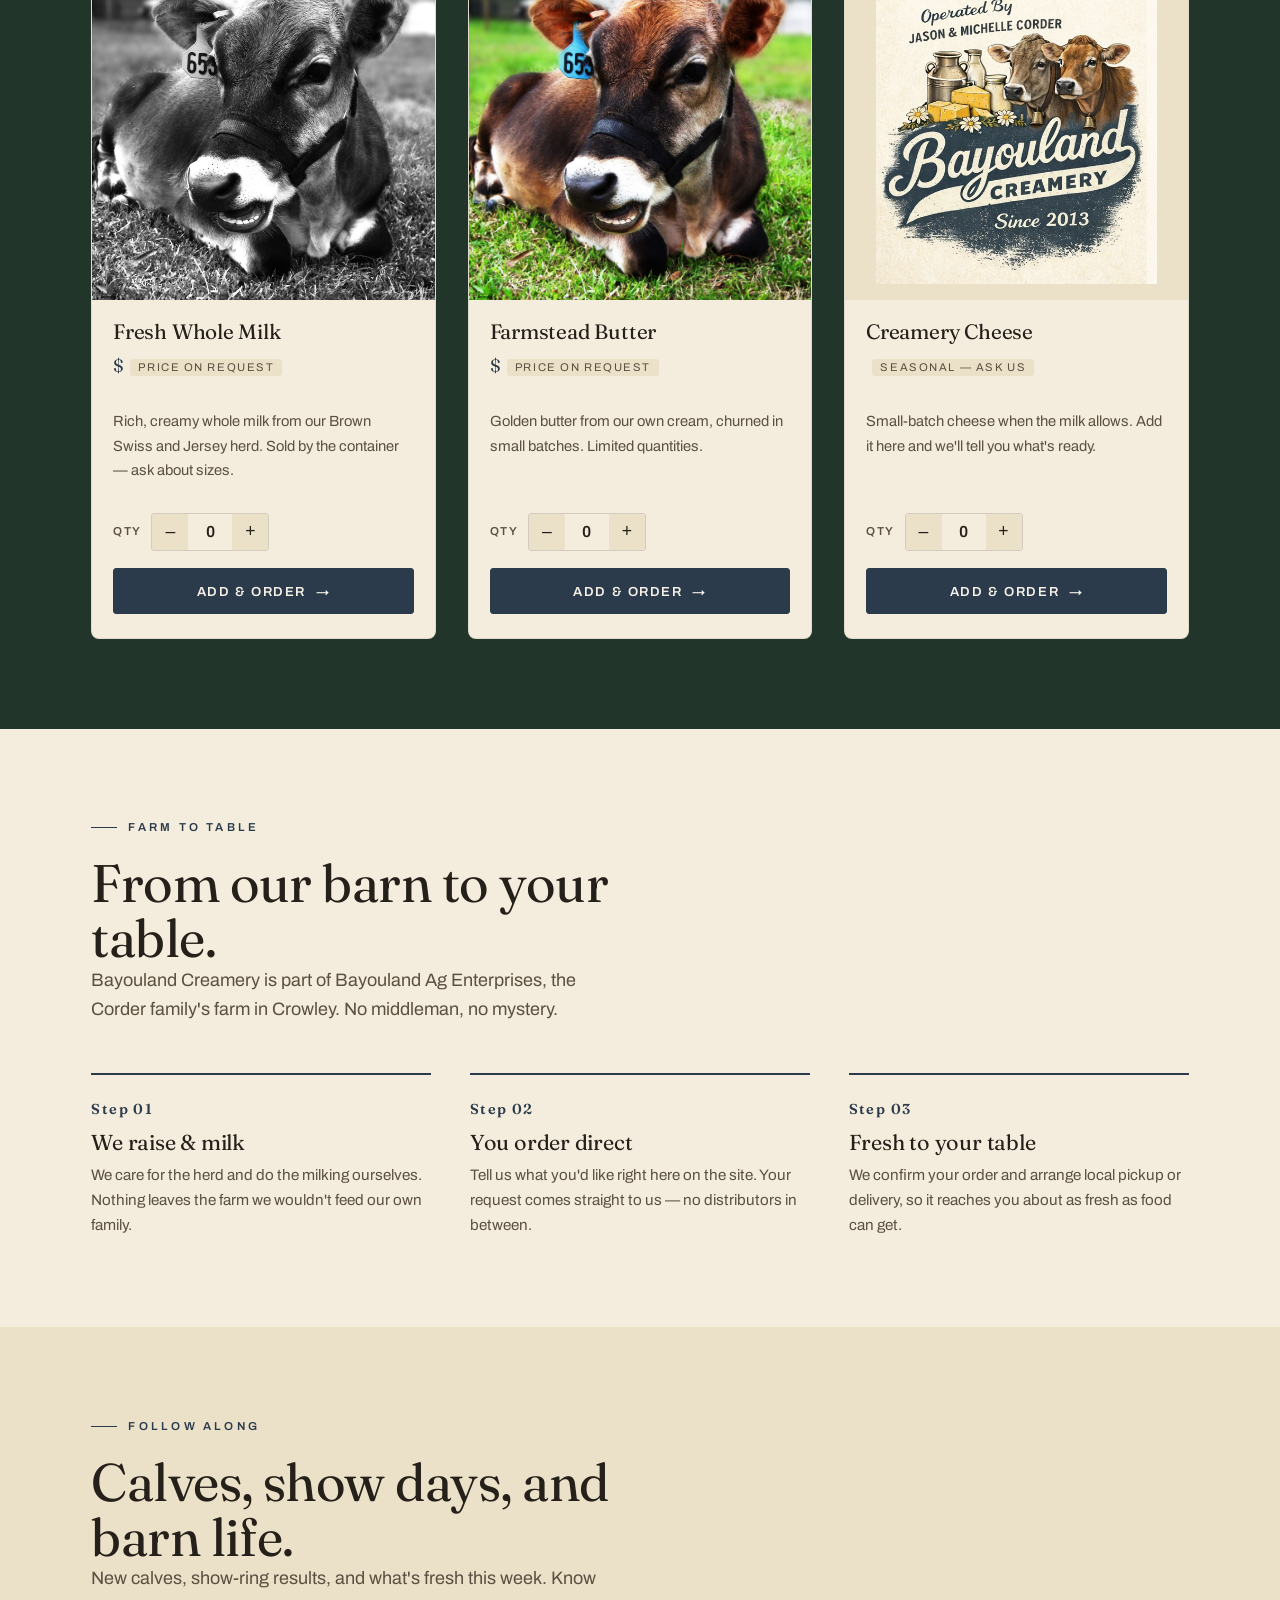
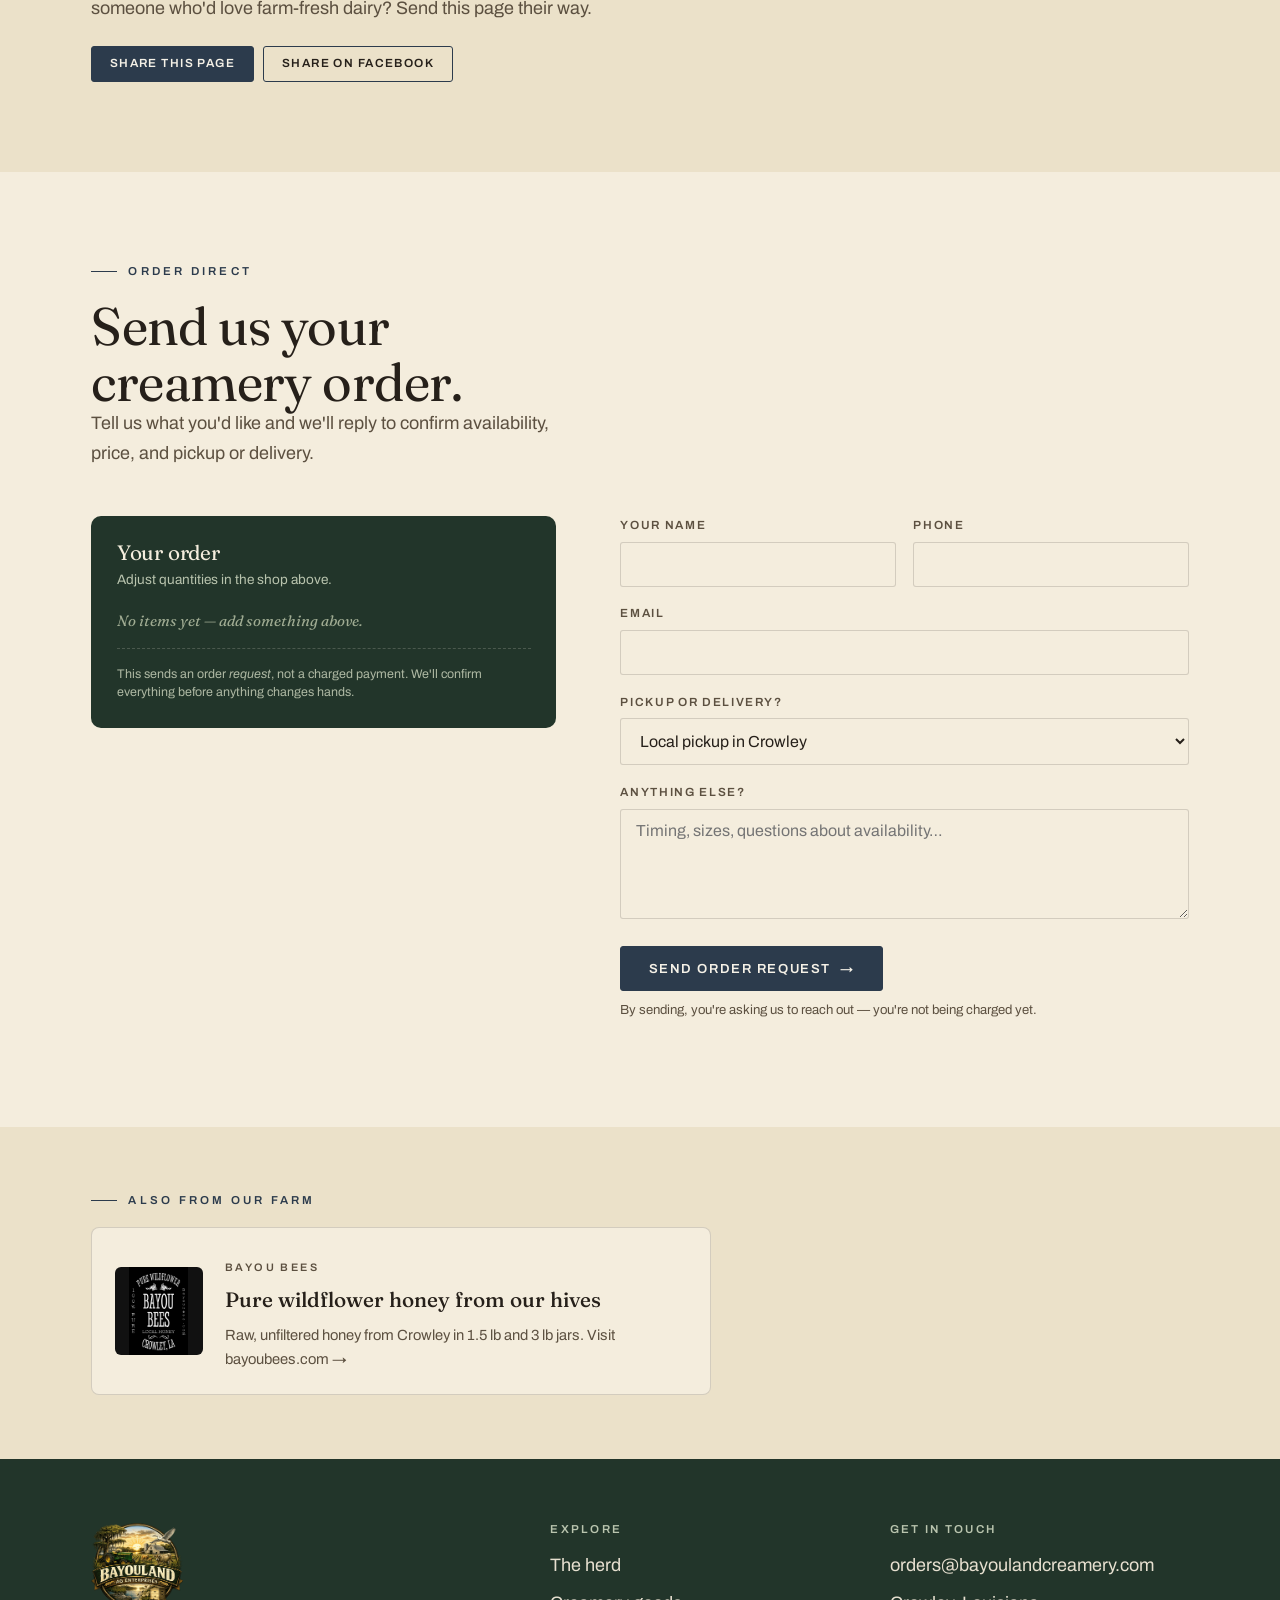
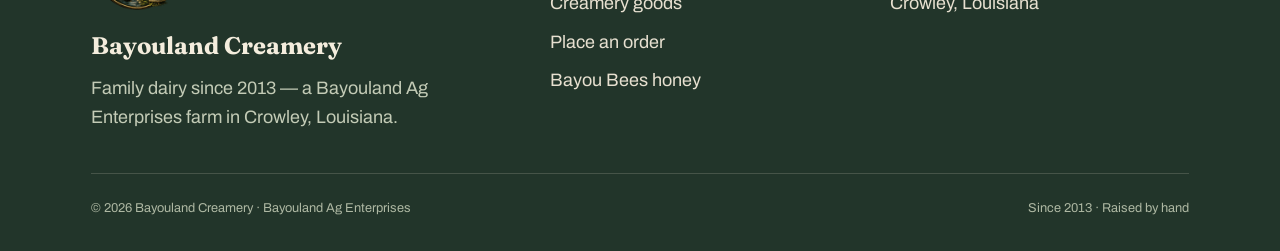
==== commit 8b89e213: "Switch creamery domain to bayoulandcreamery.com Co-Authored-By: Claude Opus 5.5 <noreply@anthropic.c" ====
--- a/index.html
+++ b/index.html
@@ -5,7 +5,7 @@
 <meta name="viewport" content="width=device-width, initial-scale=1" />
 <title>Bayouland Creamery — Family Dairy Since 2013 · Crowley, LA</title>
 <meta name="description" content="Bayouland Creamery: farm-fresh dairy from the Corder family's Brown Swiss and Jersey herd in Crowley, Louisiana. Order direct from the farm." />
-<link rel="canonical" href="https://bayoulanddairy.com/" />
+<link rel="canonical" href="https://bayoulandcreamery.com/" />
 <meta name="theme-color" content="#2C3B4C" />
 
 <!-- Social sharing (Facebook, Instagram DMs, text messages, X, LinkedIn) -->
@@ -13,8 +13,8 @@
 <meta property="og:site_name" content="Bayouland Creamery" />
 <meta property="og:title" content="Bayouland Creamery — Family Dairy Since 2013" />
 <meta property="og:description" content="Farm-fresh dairy from a small Brown Swiss and Jersey herd in Crowley, Louisiana. Milk from cows we know by name." />
-<meta property="og:url" content="https://bayoulanddairy.com/" />
-<meta property="og:image" content="https://bayoulanddairy.com/assets/og-image.jpg" />
+<meta property="og:url" content="https://bayoulandcreamery.com/" />
+<meta property="og:image" content="https://bayoulandcreamery.com/assets/og-image.jpg" />
 <meta property="og:image:width" content="1200" />
 <meta property="og:image:height" content="630" />
 <meta property="og:image:alt" content="Bayouland Creamery logo beside a young calf resting in pasture" />
@@ -22,7 +22,7 @@
 <meta name="twitter:card" content="summary_large_image" />
 <meta name="twitter:title" content="Bayouland Creamery — Family Dairy Since 2013" />
 <meta name="twitter:description" content="Farm-fresh dairy from a small Brown Swiss and Jersey herd in Crowley, LA." />
-<meta name="twitter:image" content="https://bayoulanddairy.com/assets/og-image.jpg" />
+<meta name="twitter:image" content="https://bayoulandcreamery.com/assets/og-image.jpg" />
 
 <link rel="icon" type="image/png" href="assets/favicon-48.png" />
 <link rel="apple-touch-icon" href="assets/apple-touch-icon.png" />
@@ -38,10 +38,10 @@
   "@type": "Store",
   "name": "Bayouland Creamery",
   "description": "Farm-fresh dairy from a small Brown Swiss and Jersey herd in Crowley, Louisiana. Since 2013.",
-  "url": "https://bayoulanddairy.com/",
-  "logo": "https://bayoulanddairy.com/assets/logo-creamery.jpg",
-  "image": "https://bayoulanddairy.com/assets/og-image.jpg",
-  "email": "orders@bayoulanddairy.com",
+  "url": "https://bayoulandcreamery.com/",
+  "logo": "https://bayoulandcreamery.com/assets/logo-creamery.jpg",
+  "image": "https://bayoulandcreamery.com/assets/og-image.jpg",
+  "email": "orders@bayoulandcreamery.com",
   "foundingDate": "2013",
   "address": { "@type": "PostalAddress", "addressLocality": "Crowley", "addressRegion": "LA", "addressCountry": "US" },
   "parentOrganization": { "@type": "Organization", "name": "Bayouland Ag Enterprises" }
@@ -247,7 +247,7 @@
           <p class="muted">New calves, show-ring results, and what's fresh this week. Know someone who'd love farm-fresh dairy? Send this page their way.</p>
           <div class="share-row">
             <button type="button" class="btn" data-share data-share-title="Bayouland Creamery — Family Dairy" data-share-text="Farm-fresh dairy from a family herd in Crowley, LA — order direct.">Share this page</button>
-            <a class="btn btn--ghost" target="_blank" rel="noopener" href="https://www.facebook.com/sharer/sharer.php?u=https%3A%2F%2Fbayoulanddairy.com%2F">Share on Facebook</a>
+            <a class="btn btn--ghost" target="_blank" rel="noopener" href="https://www.facebook.com/sharer/sharer.php?u=https%3A%2F%2Fbayoulandcreamery.com%2F">Share on Facebook</a>
           </div>
         </div>
         <!-- Replace YOUR_... with your real page addresses; unset links stay hidden. -->
@@ -279,7 +279,7 @@
 
         <form id="order-form"
               data-endpoint="https://formspree.io/f/YOUR_FORM_ID"
-              data-fallback-email="orders@bayoulanddairy.com"
+              data-fallback-email="orders@bayoulandcreamery.com"
               method="POST" novalidate>
           <input type="hidden" name="_subject" value="New Bayouland Creamery order" />
           <input type="hidden" name="order_items" id="order-items" value="" />
@@ -357,7 +357,7 @@
       <div>
         <h4>Get in touch</h4>
         <ul>
-          <li><a href="mailto:orders@bayoulanddairy.com">orders@bayoulanddairy.com</a></li>
+          <li><a href="mailto:orders@bayoulandcreamery.com">orders@bayoulandcreamery.com</a></li>
           <li>Crowley, Louisiana</li>
           <li><a data-social href="https://www.facebook.com/YOUR_FACEBOOK_PAGE" target="_blank" rel="noopener">Facebook</a></li>
           <li><a data-social href="https://www.instagram.com/YOUR_INSTAGRAM" target="_blank" rel="noopener">Instagram</a></li>
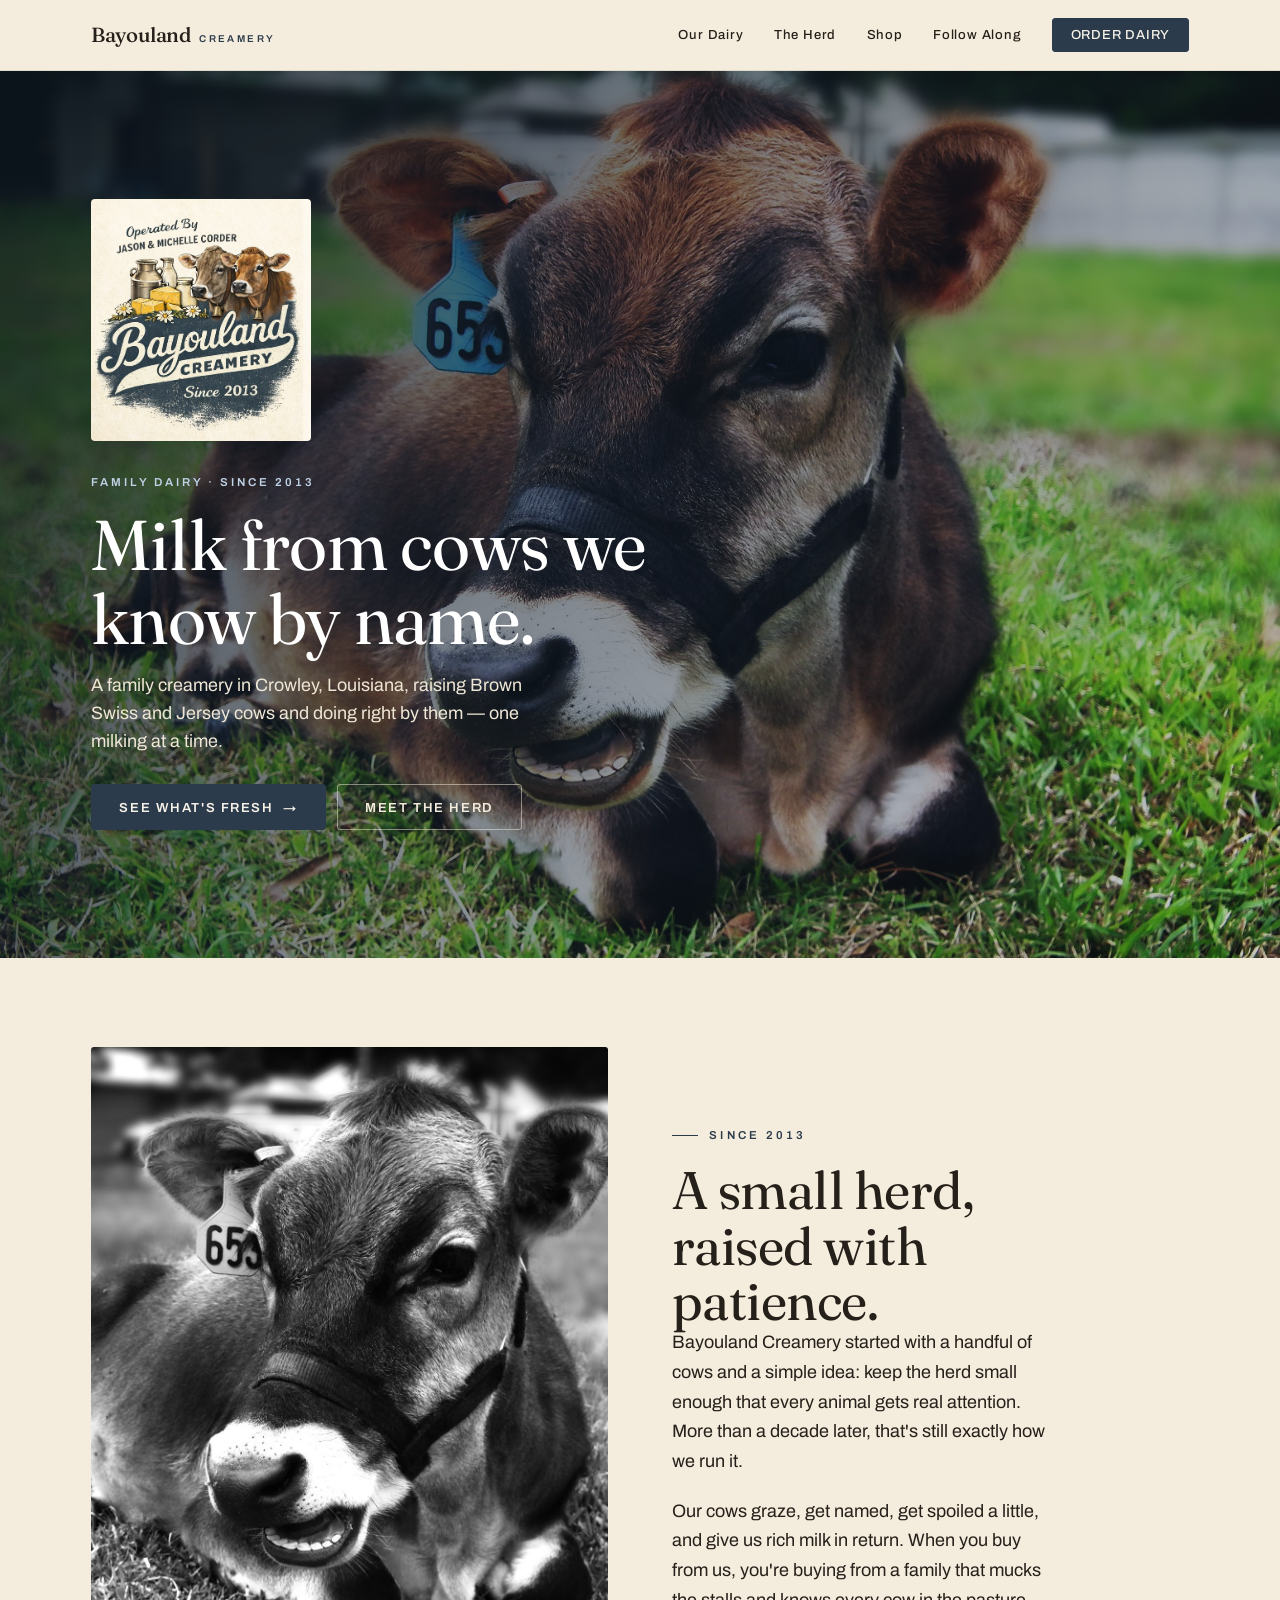
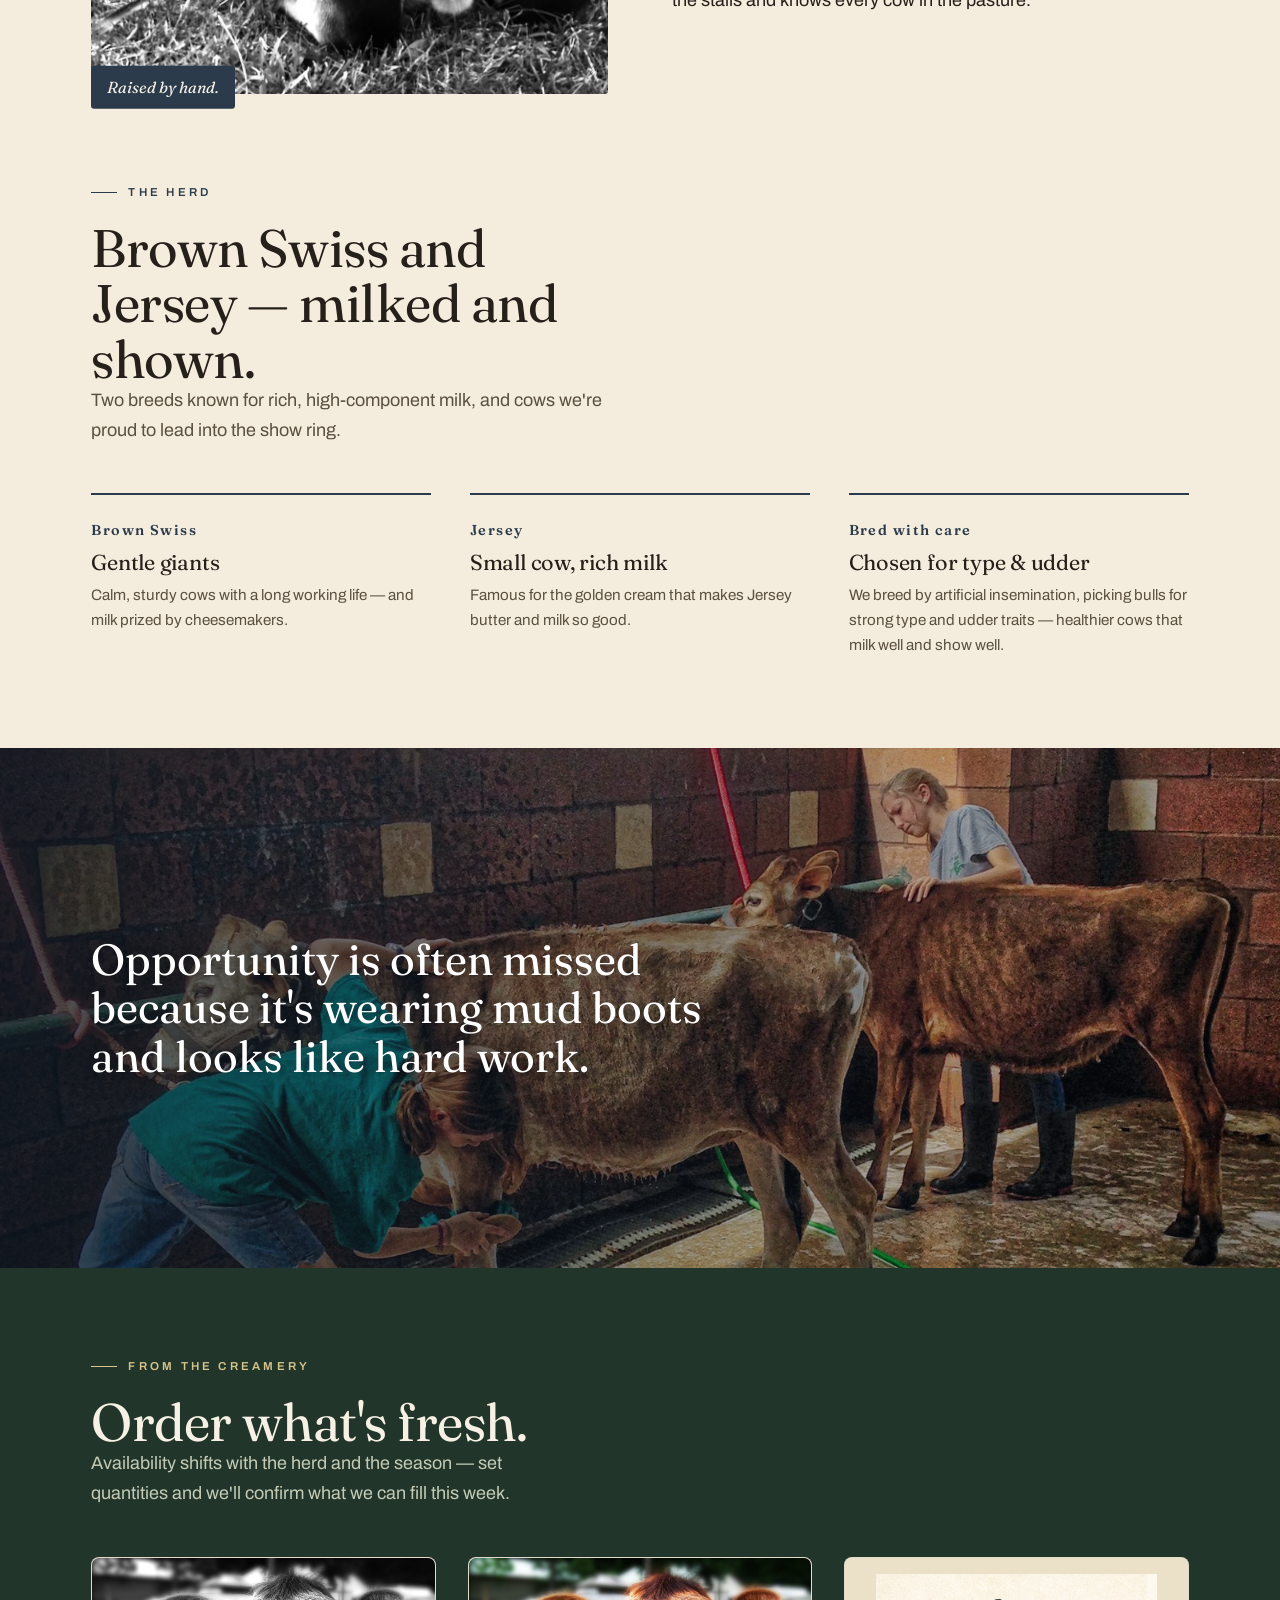
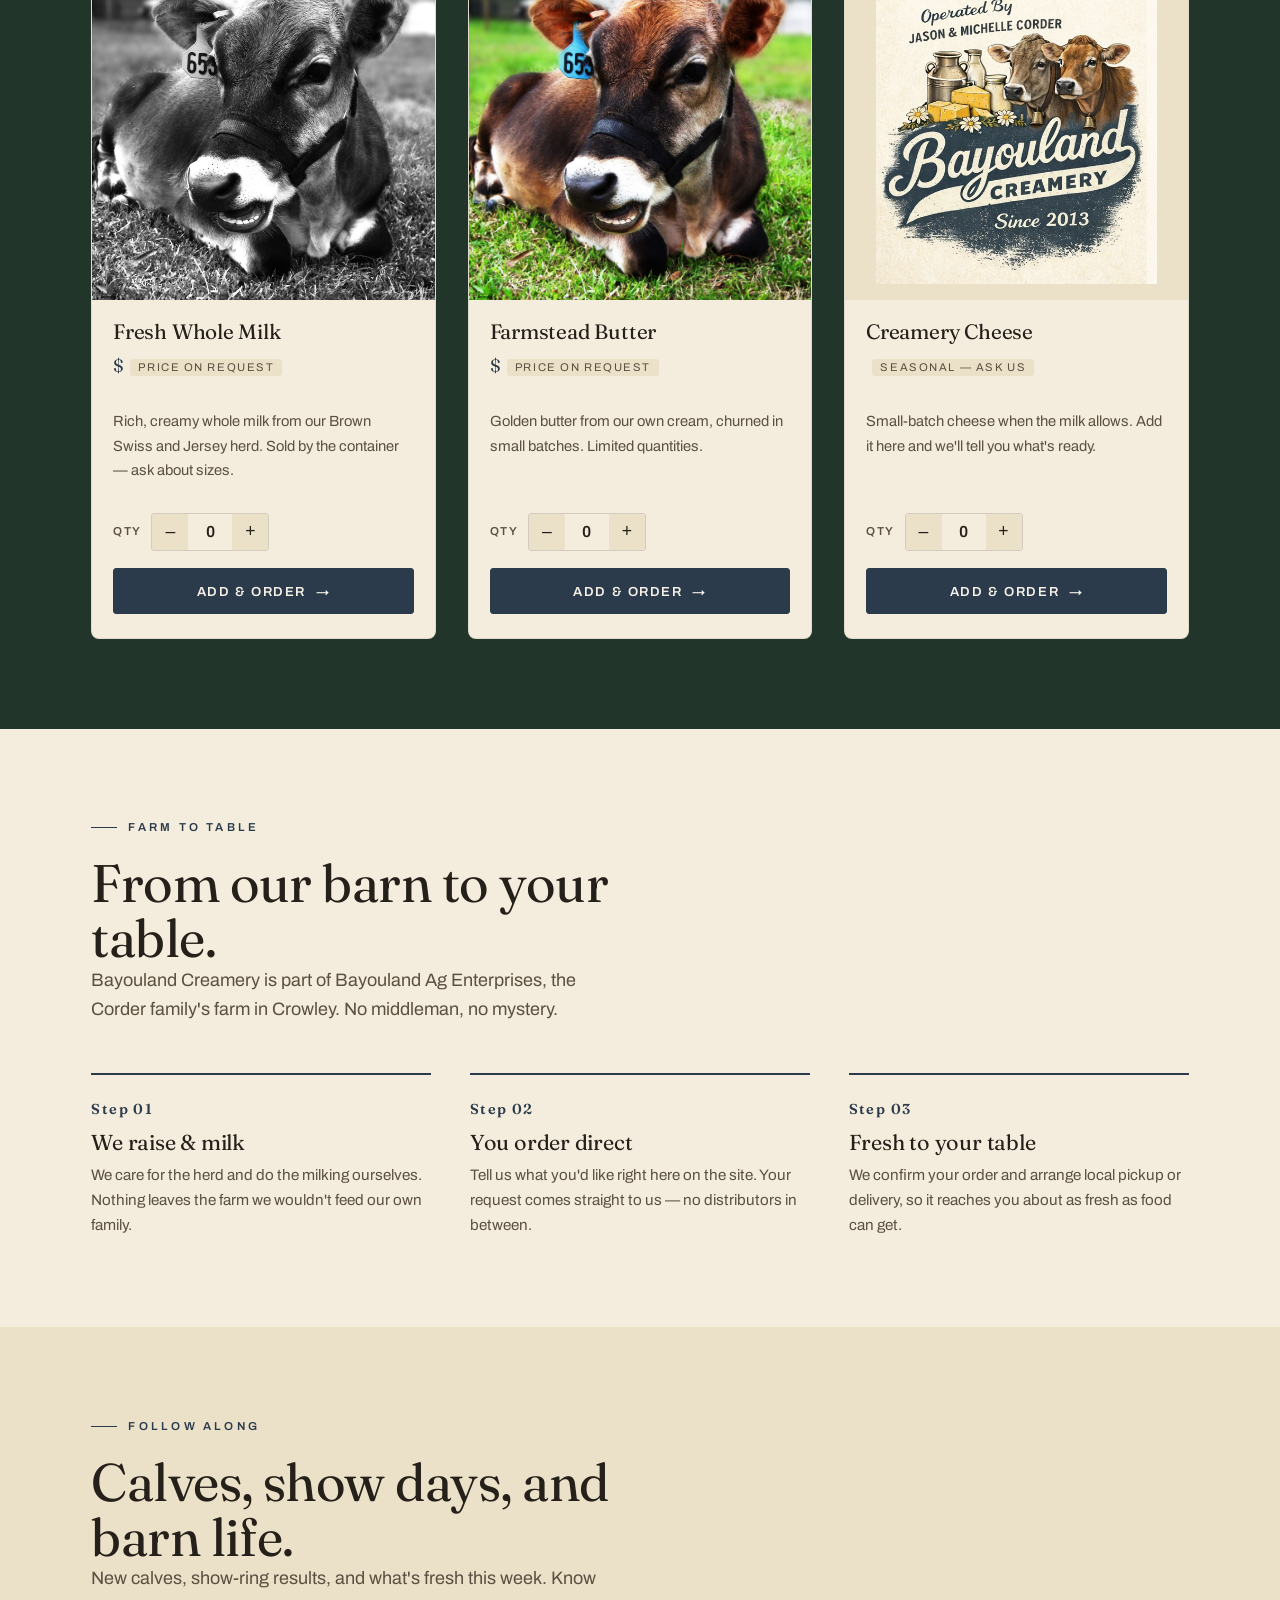
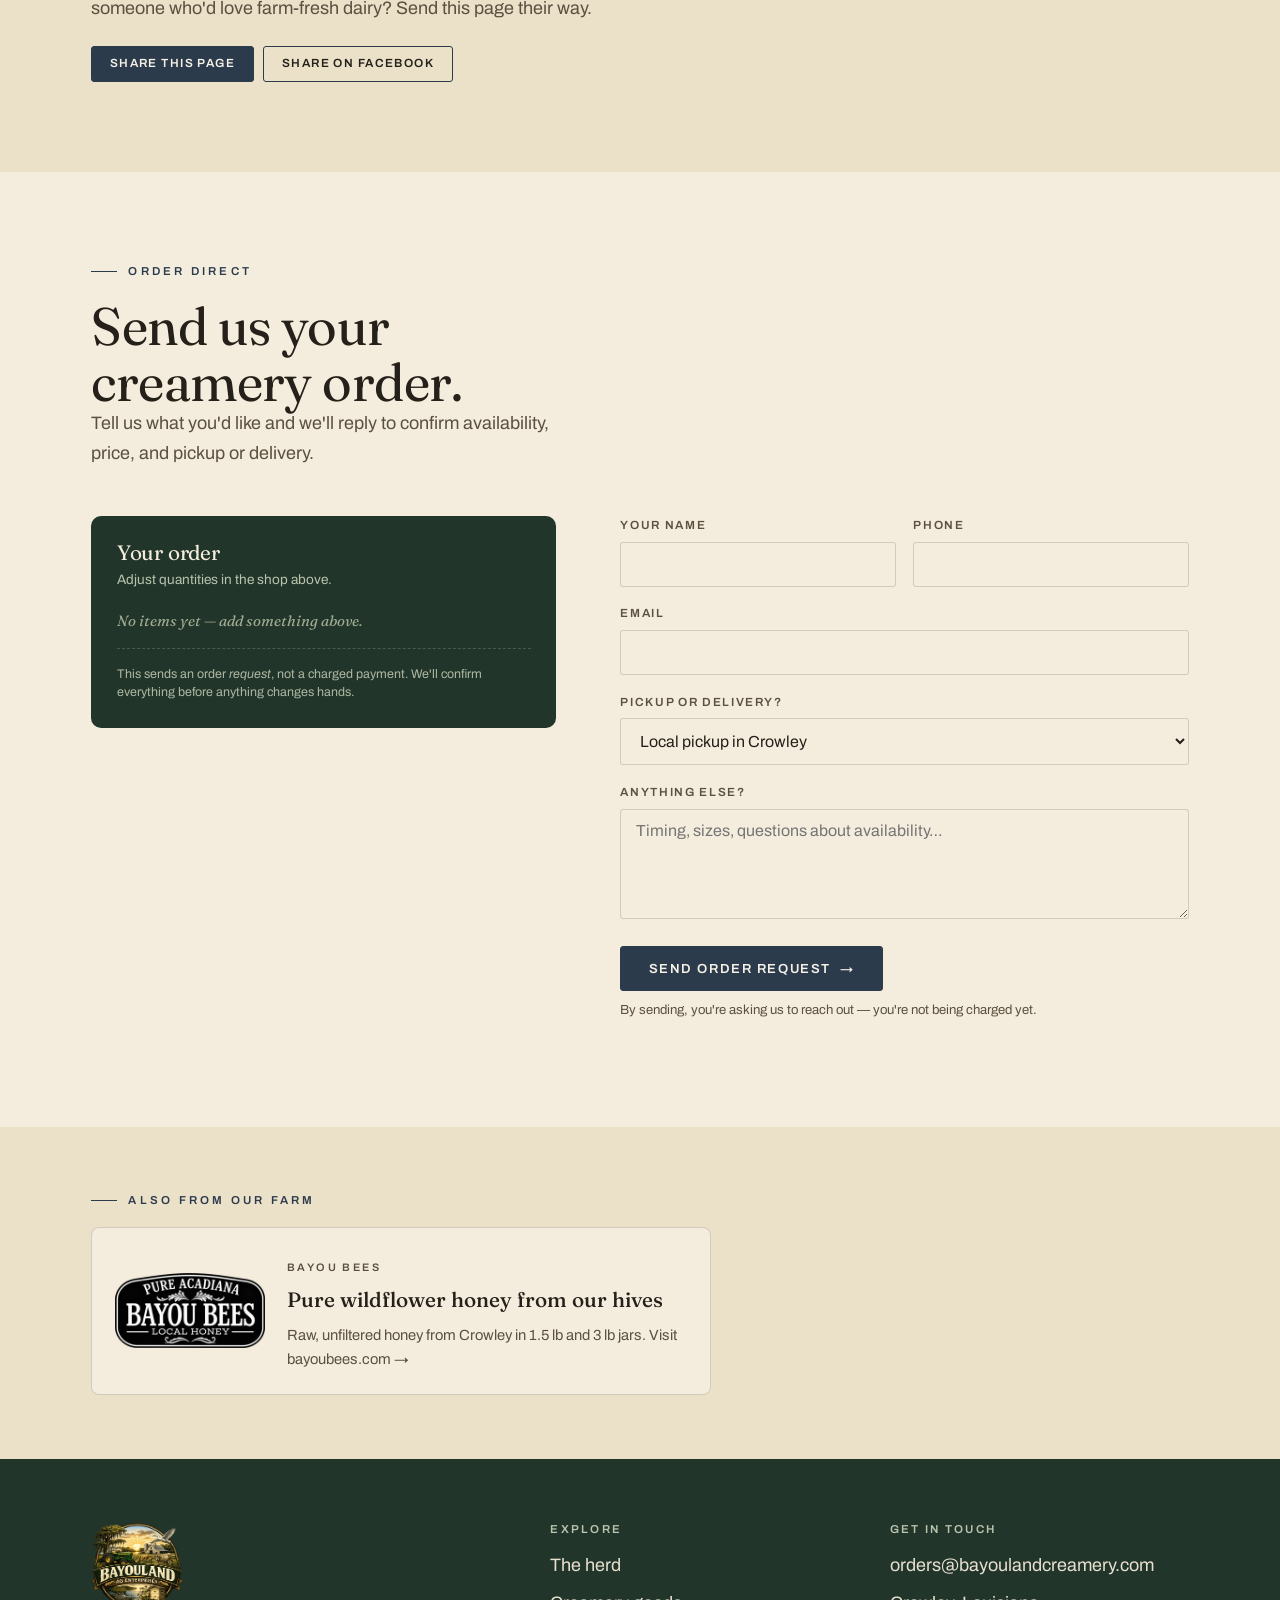
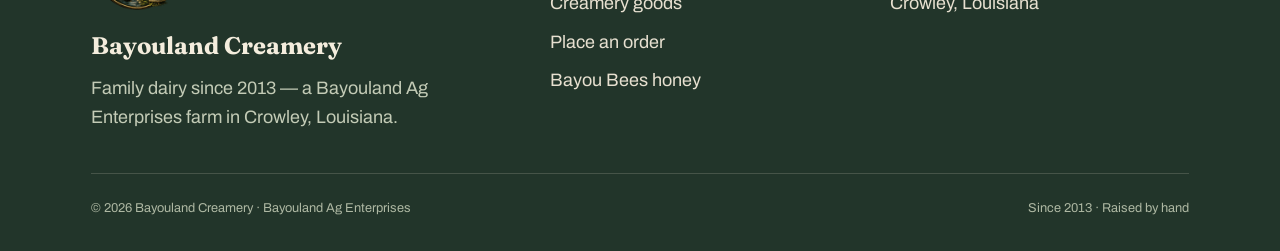
==== commit d63ebfed: "Use new Bayou Bees 'Pure Acadiana' logo Co-Authored-By: Claude Opus 5.5 <noreply@anthropic.com> Clau" ====
--- a/index.html
+++ b/index.html
@@ -325,7 +325,7 @@
     <div class="wrap">
       <p class="eyebrow">Also from our farm</p>
       <a class="sister" href="https://bayoubees.com">
-        <img src="assets/sister-bees.jpg" alt="Bayou Bees honey label" style="object-fit:contain; background:#111" />
+        <img src="assets/sister-bees.png" alt="Bayou Bees — Pure Acadiana Local Honey" style="width:150px; height:auto; object-fit:contain; border-radius:0" />
         <div>
           <small>Bayou Bees</small>
           <b>Pure wildflower honey from our hives</b>
